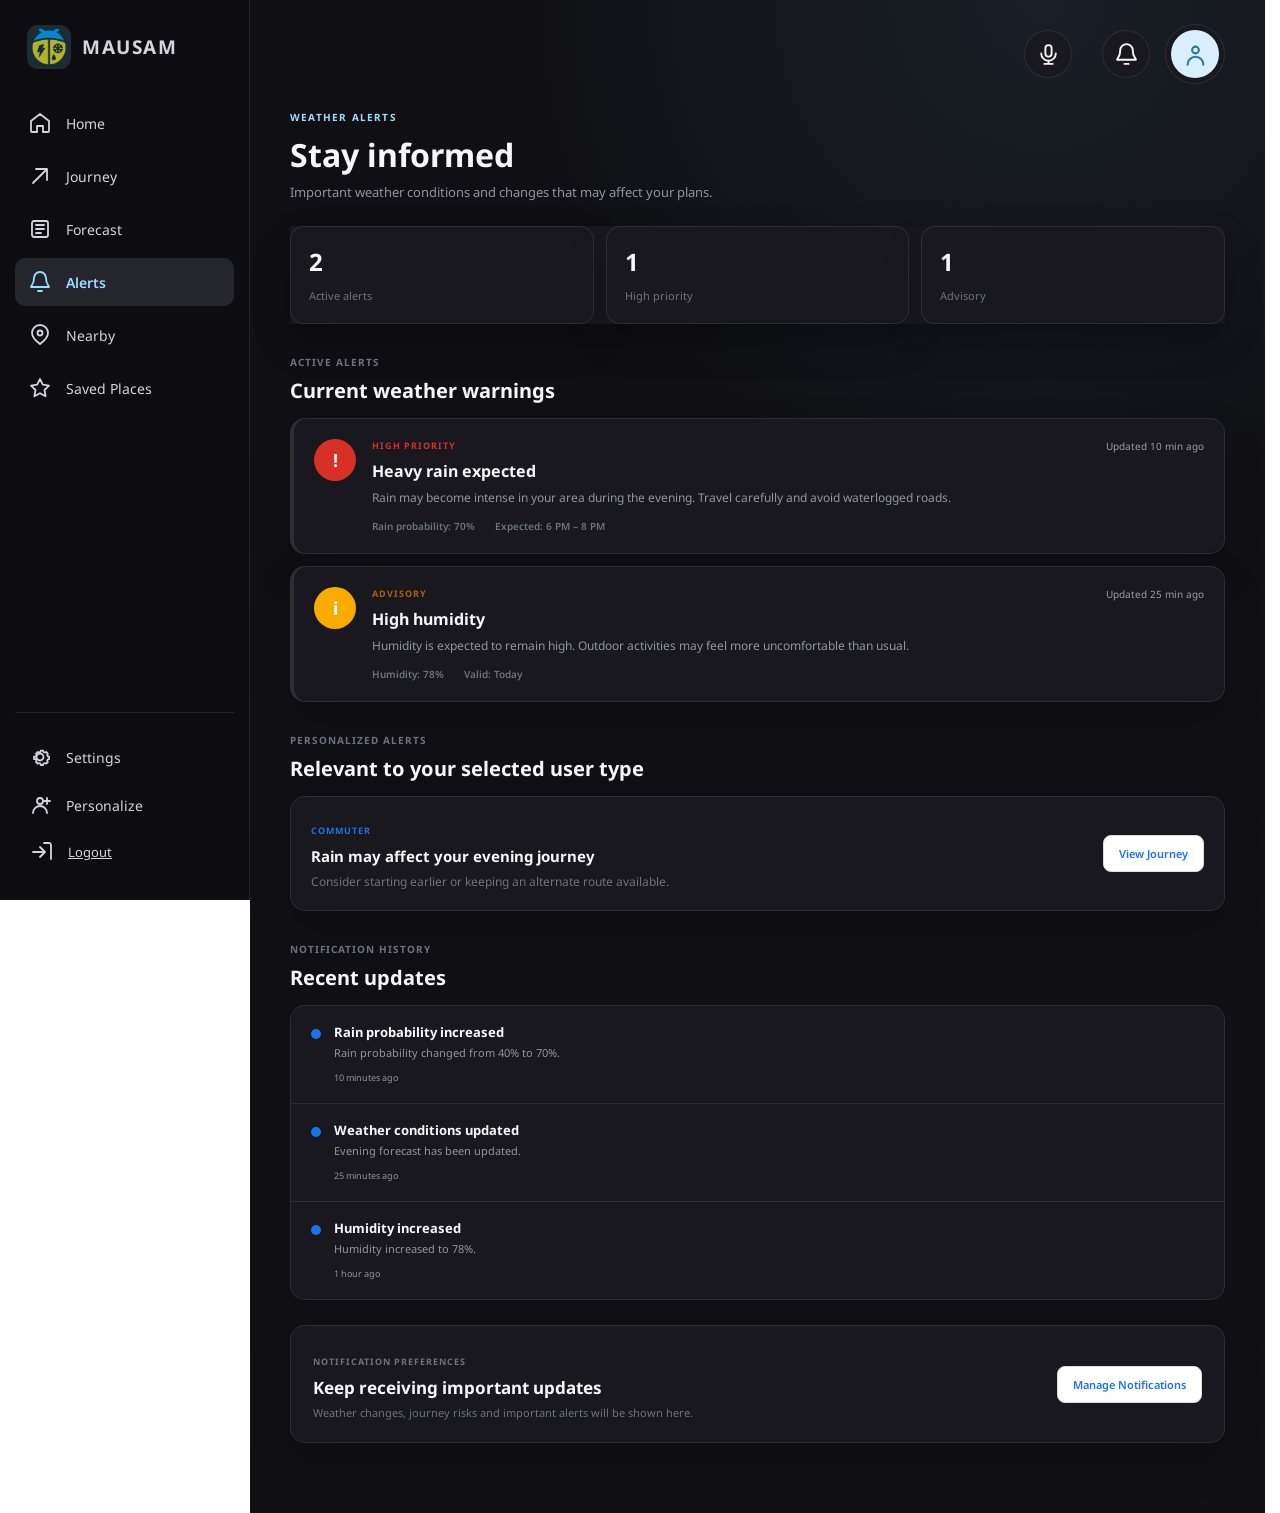
==== Mausam/alerts.html @ 1c109ffd "Initial commit" ====
<!DOCTYPE html>
<html lang="en">

<head>
    <meta charset="UTF-8">
    <meta name="viewport" content="width=device-width, initial-scale=1.0">

    <title>Alerts | Mausam</title>

    <link rel="stylesheet" href="style.css">
</head>

<body>

    <aside class="sidebar">
        <div class="brand"><div class="brand-logo"><img src="assets/mausam-logo.png" alt="MAUSAM"></div><span>MAUSAM</span></div>
        <nav class="navigation">
            <a href="dashboard.html" class="nav-item"><span class="nav-icon">⌂</span><span>Home</span></a>
            <a href="journey.html" class="nav-item"><span class="nav-icon">↗</span><span>Journey</span></a>
            <a href="forecast.html" class="nav-item"><span class="nav-icon">▤</span><span>Forecast</span></a>
            <a href="alerts.html" class="nav-item active"><span class="nav-icon">!</span><span>Alerts</span></a>
            <a href="nearby.html" class="nav-item"><span class="nav-icon">⌖</span><span>Nearby</span></a>
            <a href="saved.html" class="nav-item"><span class="nav-icon">☆</span><span>Saved Places</span></a>
        </nav>
        <div class="sidebar-bottom">
            <a href="settings.html" class="nav-item"><span class="nav-icon">⚙</span><span>Settings</span></a>
            <a href="personalize.html" class="nav-item"><span class="nav-icon">◉</span><span>Personalize</span></a>
            <a href="index.html" class="logout-button"><span class="nav-icon">↪</span><span>Logout</span></a>
        </div>
    </aside>

    <main class="alerts-page">

        <div class="alerts-container">

            <!-- HEADING -->

            <section class="alerts-heading">

                <span>WEATHER ALERTS</span>

                <h1>Stay informed</h1>

                <p>
                    Important weather conditions and changes
                    that may affect your plans.
                </p>

            </section>


            <!-- ALERT SUMMARY -->

            <section class="alert-summary">

                <div class="alert-summary-item">

                    <strong id="activeAlertCount">
                        2
                    </strong>

                    <span>
                        Active alerts
                    </span>

                </div>


                <div class="alert-summary-item">

                    <strong>
                        1
                    </strong>

                    <span>
                        High priority
                    </span>

                </div>


                <div class="alert-summary-item">

                    <strong>
                        1
                    </strong>

                    <span>
                        Advisory
                    </span>

                </div>

            </section>


            <!-- ACTIVE ALERTS -->

            <section class="alerts-section">

                <div class="section-heading">

                    <div>

                        <span>ACTIVE ALERTS</span>

                        <h2>Current weather warnings</h2>

                    </div>

                </div>


                <!-- HIGH PRIORITY ALERT -->

                <article class="alert-card high-alert">

                    <div class="alert-card-icon">
                        !
                    </div>


                    <div class="alert-card-content">

                        <div class="alert-card-top">

                            <span class="alert-priority">
                                HIGH PRIORITY
                            </span>

                            <span class="alert-time">
                                Updated 10 min ago
                            </span>

                        </div>


                        <h3>
                            Heavy rain expected
                        </h3>


                        <p>
                            Rain may become intense in your area
                            during the evening. Travel carefully
                            and avoid waterlogged roads.
                        </p>


                        <div class="alert-details">

                            <span>
                                Rain probability: 70%
                            </span>

                            <span>
                                Expected: 6 PM – 8 PM
                            </span>

                        </div>

                    </div>

                </article>


                <!-- ADVISORY ALERT -->

                <article class="alert-card advisory-alert">

                    <div class="alert-card-icon">
                        i
                    </div>


                    <div class="alert-card-content">

                        <div class="alert-card-top">

                            <span class="alert-priority">
                                ADVISORY
                            </span>

                            <span class="alert-time">
                                Updated 25 min ago
                            </span>

                        </div>


                        <h3>
                            High humidity
                        </h3>


                        <p>
                            Humidity is expected to remain high.
                            Outdoor activities may feel more
                            uncomfortable than usual.
                        </p>


                        <div class="alert-details">

                            <span>
                                Humidity: 78%
                            </span>

                            <span>
                                Valid: Today
                            </span>

                        </div>

                    </div>

                </article>

            </section>


            <!-- PERSONALIZED ALERTS -->

            <section class="alerts-section">

                <div class="section-heading">

                    <div>

                        <span>PERSONALIZED ALERTS</span>

                        <h2>Relevant to your selected user type</h2>

                    </div>

                </div>


                <div class="personalized-alert-card">

                    <div>

                        <span>
                            COMMUTER
                        </span>

                        <h3>
                            Rain may affect your evening journey
                        </h3>

                        <p>
                            Consider starting earlier or keeping
                            an alternate route available.
                        </p>

                    </div>


                    <button
                        type="button"
                        onclick="window.location.href='journey.html'"
                    >
                        View Journey
                    </button>

                </div>

            </section>


            <!-- NOTIFICATION HISTORY -->

            <section class="alerts-section">

                <div class="section-heading">

                    <div>

                        <span>NOTIFICATION HISTORY</span>

                        <h2>Recent updates</h2>

                    </div>

                </div>


                <div class="notification-history">

                    <div class="notification-history-item">

                        <div class="notification-status-dot"></div>

                        <div>

                            <strong>
                                Rain probability increased
                            </strong>

                            <p>
                                Rain probability changed from
                                40% to 70%.
                            </p>

                            <small>
                                10 minutes ago
                            </small>

                        </div>

                    </div>


                    <div class="notification-history-item">

                        <div class="notification-status-dot"></div>

                        <div>

                            <strong>
                                Weather conditions updated
                            </strong>

                            <p>
                                Evening forecast has been updated.
                            </p>

                            <small>
                                25 minutes ago
                            </small>

                        </div>

                    </div>


                    <div class="notification-history-item">

                        <div class="notification-status-dot"></div>

                        <div>

                            <strong>
                                Humidity increased
                            </strong>

                            <p>
                                Humidity increased to 78%.
                            </p>

                            <small>
                                1 hour ago
                            </small>

                        </div>

                    </div>

                </div>

            </section>


            <!-- ALERT SETTINGS -->

            <section class="alert-settings-card">

                <div>

                    <span>
                        NOTIFICATION PREFERENCES
                    </span>

                    <h2>
                        Keep receiving important updates
                    </h2>

                    <p>
                        Weather changes, journey risks and
                        important alerts will be shown here.
                    </p>

                </div>


                <button
                    type="button"
                    onclick="window.location.href='settings.html'"
                >
                    Manage Notifications
                </button>

            </section>

        </div>

    </main>


    <script src="language.js"></script>
    <script src="alerts.js"></script>

</body>

</html>
---- Mausam/style.css ----
@import url("https://fonts.googleapis.com/css2?family=Noto+Sans:wght@400;500;600;700&family=Noto+Sans+Devanagari:wght@400;500;600;700&family=Noto+Sans+Telugu:wght@400;500;600;700&display=swap");

* {
    margin: 0;
    padding: 0;
    box-sizing: border-box;
}

html {
    scrollbar-gutter: stable;
}

body {
    font-family: "Noto Sans", "Google Sans", Arial, sans-serif;
    min-height: 100vh;
    overflow-x: hidden;
    overflow-y: auto;
}

.splash-screen {
    min-height: 100vh;
    height: 100vh;

    display: flex;
    flex-direction: column;
    justify-content: center;
    align-items: center;

    overflow: hidden;

    background: linear-gradient(
        180deg,
        #dff4ff 0%,
        #ffffff 100%
    );

    animation: fadeIn 1s ease-in-out;
}

.mausam-logo {
    width: 100px;
    height: 100px;

    display: flex;
    align-items: center;
    justify-content: center;

    border-radius: 28px;

    background: white;

    font-size: 52px;
    font-weight: 700;

    box-shadow: 0 12px 35px rgba(0, 0, 0, 0.12);

    animation: logoFloat 2.5s ease-in-out infinite;
}

.mausam-logo img {
    width: 86px;
    height: 86px;
    object-fit: contain;
}

.splash-screen h1 {
    margin-top: 25px;

    font-size: 38px;
    font-weight: 700;
    letter-spacing: 3px;
}

.splash-screen p {
    margin-top: 10px;

    font-size: 16px;
    color: #5f6368;
}

.loading {
    display: flex;
    gap: 7px;

    margin-top: 35px;
}

.loading span {
    width: 7px;
    height: 7px;

    border-radius: 50%;

    background: #5f6368;

    animation: loading 1.2s infinite ease-in-out;
}

.loading span:nth-child(2) {
    animation-delay: 0.15s;
}

.loading span:nth-child(3) {
    animation-delay: 0.3s;
}

@keyframes logoFloat {
    0%, 100% {
        transform: translateY(0);
    }

    50% {
        transform: translateY(-8px);
    }
}

@keyframes loading {
    0%, 80%, 100% {
        transform: scale(0.6);
        opacity: 0.5;
    }

    40% {
        transform: scale(1);
        opacity: 1;
    }
}

@keyframes fadeIn {
    from {
        opacity: 0;
    }

    to {
        opacity: 1;
    }
}
/* =========================
   LOGIN PAGE
   ========================= */

.login-page {
    min-height: 100vh;

    display: flex;
    align-items: center;
    justify-content: center;

    background: linear-gradient(
        180deg,
        #dff4ff 0%,
        #ffffff 100%
    );

    padding: 30px;
}

.login-card {
    width: 100%;
    max-width: 430px;

    background: rgba(255, 255, 255, 0.95);

    padding: 42px;

    border-radius: 24px;

    box-shadow:
        0 20px 50px rgba(0, 0, 0, 0.10);

    animation: loginAppear 0.7s ease-out;
}

.login-logo {
    width: 58px;
    height: 58px;

    margin: 0 auto 22px;

    display: flex;
    align-items: center;
    justify-content: center;

    border-radius: 17px;

    background: #ffffff;

    font-size: 30px;
    font-weight: 700;

    box-shadow:
        0 8px 25px rgba(0, 0, 0, 0.10);
}

.login-logo img {
    width: 50px;
    height: 50px;
    object-fit: contain;
}

.login-card h1 {
    text-align: center;

    font-size: 28px;
    font-weight: 700;

    margin-bottom: 8px;
}

.login-subtitle {
    text-align: center;

    color: #5f6368;

    font-size: 14px;

    margin-bottom: 30px;
}

.input-group {
    margin-bottom: 18px;
}

.input-group label {
    display: block;

    font-size: 14px;
    font-weight: 600;

    margin-bottom: 7px;
}

.input-group input {
    width: 100%;

    padding: 13px 14px;

    border: 1px solid #dadce0;

    border-radius: 10px;

    font-size: 14px;

    outline: none;

    font-family: inherit;

    transition: border-color 0.2s, box-shadow 0.2s;
}

.input-group input:focus {
    border-color: #4285f4;

    box-shadow:
        0 0 0 3px rgba(66, 133, 244, 0.12);
}

.login-options {
    display: flex;

    justify-content: space-between;
    align-items: center;

    margin-bottom: 22px;

    font-size: 12px;
}

.remember-me {
    display: flex;

    align-items: center;

    gap: 6px;
}

.forgot-password {
    color: #4285f4;

    border: 0;
    background: transparent;
    font: inherit;
    font-size: 12px;

    cursor: pointer;
    text-decoration: none;
}

.login-button {
    width: 100%;

    padding: 14px;

    border: none;

    border-radius: 10px;

    background: #1a73e8;

    color: white;

    font-size: 15px;

    font-weight: 600;

    cursor: pointer;

    font-family: inherit;

    transition: transform 0.2s, box-shadow 0.2s;
}

.login-button:hover {
    transform: translateY(-1px);

    box-shadow:
        0 7px 18px rgba(26, 115, 232, 0.25);
}

.divider {
    display: flex;

    align-items: center;

    gap: 12px;

    margin: 25px 0;

    color: #80868b;

    font-size: 11px;
}

.divider::before,
.divider::after {
    content: "";

    flex: 1;

    height: 1px;

    background: #dadce0;
}

.google-button {
    width: 100%;

    padding: 13px;

    border: 1px solid #dadce0;

    border-radius: 10px;

    background: white;

    display: flex;

    align-items: center;
    justify-content: center;

    gap: 10px;

    font-size: 14px;

    font-weight: 600;

    cursor: pointer;

    font-family: inherit;
}

.google-button:hover {
    background: #f8f9fa;
}

.google-icon {
    font-size: 18px;

    font-weight: 700;
}

.language-selector {
    margin-top: 28px;

    padding-top: 20px;

    border-top: 1px solid #eeeeee;

    display: flex;

    align-items: center;
    justify-content: space-between;

    font-size: 13px;
}

.language-selector select {
    border: 1px solid #dadce0;

    border-radius: 8px;

    padding: 7px 10px;

    background: white;

    font-family: inherit;

    outline: none;
}

.login-page {
    position: relative;
}

.login-language-control {
    position: absolute;
    top: 24px;
    right: 28px;

    display: inline-flex;
    align-items: center;
    gap: 8px;

    padding: 7px 10px;

    border: 1px solid #dadce0;
    border-radius: 10px;

    background: #ffffff;
    color: #111111;
}

.language-icon {
    color: #0066cc;
    font-size: 15px;
    font-weight: 700;
}

.login-language-control select {
    border: 0;
    outline: none;
    background: transparent;
    color: inherit;
    font: inherit;
    font-size: 12px;
    cursor: pointer;
}

@keyframes loginAppear {
    from {
        opacity: 0;
        transform: translateY(15px);
    }

    to {
        opacity: 1;
        transform: translateY(0);
    }
}

@media (max-width: 500px) {

    .login-page {
        padding: 18px;
    }

    .login-card {
        padding: 30px 24px;
    }

    .login-card h1 {
        font-size: 24px;
    }
}
/* =========================
   DASHBOARD
   ========================= */

.dashboard {
    min-height: 100vh;
    display: flex;
    background: #f7f9fc;
    font-family: inherit;
}

/* SIDEBAR */

.sidebar {
    width: 240px;
    min-height: 100vh;

    background: #ffffff;

    border-right: 1px solid #e5e7eb;

    display: flex;
    flex-direction: column;

    padding: 25px 15px;
}

.brand {
    display: flex;
    align-items: center;

    gap: 11px;

    padding: 0 12px 30px;

    font-size: 19px;
    font-weight: 700;

    letter-spacing: 1.5px;
}

.brand-logo {
    width: 44px;
    height: 44px;

    border-radius: 11px;

    display: flex;
    align-items: center;
    justify-content: center;

    background: #eef5ff;

    font-size: 23px;
    font-weight: 700;
}

.brand-logo img {
    width: 100%;
    height: 100%;
    object-fit: contain;
}

.navigation {
    display: flex;
    flex-direction: column;

    gap: 5px;
}

.nav-item {
    display: flex;
    align-items: center;

    gap: 13px;

    padding: 12px 13px;

    border-radius: 10px;

    color: #5f6368;

    text-decoration: none;

    font-size: 14px;

    transition: 0.2s ease;
}

.nav-item:hover {
    background: #f1f5f9;
}

.nav-item.active {
    background: #e8f0fe;
    color: #1a73e8;

    font-weight: 600;
}

.nav-icon {
    width: 20px;

    text-align: center;

    font-size: 17px;
}

.ui-icon {
    width: 19px;
    height: 19px;
    display: block;
    fill: none;
    stroke: currentColor;
    stroke-linecap: round;
    stroke-linejoin: round;
    stroke-width: 1.8;
}

.sidebar-bottom {
    margin-top: auto;

    border-top: 1px solid #eeeeee;

    padding-top: 15px;
}


/* MAIN CONTENT */

.main-content {
    flex: 1;

    padding: 30px 42px;

    max-width: 1400px;
}


/* TOP BAR */

.topbar {
    display: flex;

    justify-content: space-between;
    align-items: center;

    margin-bottom: 28px;
}

.welcome-text {
    color: #6b7280;

    font-size: 13px;

    margin-bottom: 4px;
}

.topbar h2 {
    font-size: 25px;
}

.topbar-actions {
    display: flex;

    align-items: center;

    gap: 15px;
}

.notification-button,
.profile-button {
    border: 1px solid #e1e5eb;

    background: #ffffff;

    cursor: pointer;
}

.notification-button {
    width: 42px;
    height: 42px;

    border-radius: 50%;

    display: inline-flex;
    align-items: center;
    justify-content: center;
}

.profile-button {
    width: 54px;
    height: 54px;

    border-radius: 50%;

    display: flex;
    align-items: center;
    justify-content: center;
}

.profile-button span {
    width: 42px;
    height: 42px;

    border-radius: 50%;

    background: #e8f0fe;

    display: flex;
    align-items: center;
    justify-content: center;

    color: #1a73e8;

    font-weight: 600;
}

.profile-button span .ui-icon {
    width: 22px;
    height: 22px;
}

.notification-button {
    position: relative;
}

.notification-badge {
    position: absolute;
    top: 7px;
    right: 7px;
    width: 7px;
    height: 7px;
    border: 2px solid #ffffff;
    border-radius: 50%;
    background: #d93025;
}

.shared-topbar {
    margin-bottom: 24px;
}

.shared-topbar-title {
    display: none;
}

.shared-topbar .topbar-actions {
    width: 100%;
    justify-content: flex-end;
}


/* LOCATION */

.location-section {
    margin-bottom: 20px;
}

.location-label,
.weather-status,
.risk-card span,
.personalized-section .section-heading > div > span {
    font-size: 11px;

    font-weight: 700;

    letter-spacing: 1px;

    color: #6b7280;
}

.location-section h3 {
    font-size: 22px;

    margin: 4px 0;
}

.location-section p {
    color: #6b7280;

    font-size: 13px;
}


/* WEATHER CARD */

.weather-main-card {
    min-height: 260px;

    border-radius: 24px;

    padding: 35px 40px;

    background: linear-gradient(
        135deg,
        #dff4ff,
        #eef7ff
    );

    display: flex;

    justify-content: space-between;

    align-items: center;

    overflow: hidden;
}

.weather-information h1 {
    font-size: 72px;

    line-height: 1;

    margin: 14px 0;
}

.weather-information h3 {
    font-size: 22px;

    margin-bottom: 7px;
}

.weather-information p {
    color: #5f6368;

    font-size: 14px;
}


/* SIMPLE WEATHER VISUAL */

.weather-animation {
    width: 220px;
    height: 180px;

    position: relative;
}

.sun {
    width: 90px;
    height: 90px;

    border-radius: 50%;

    background: #fbbc04;

    position: absolute;

    top: 15px;
    right: 35px;
}

.cloud {
    width: 130px;
    height: 55px;

    border-radius: 50px;

    background: #ffffff;

    position: absolute;

    bottom: 35px;
    left: 25px;

    box-shadow:
        30px -20px 0 -5px #ffffff,
        65px -10px 0 -12px #ffffff;
}


/* RISK */

.risk-card {
    display: flex;

    align-items: center;

    gap: 15px;

    margin-top: 18px;

    padding: 18px 20px;

    background: #ffffff;

    border-radius: 15px;

    border-left: 5px solid #1e8e3e;
}

.risk-indicator {
    width: 36px;
    height: 36px;

    border-radius: 50%;

    display: flex;
    align-items: center;
    justify-content: center;

    background: #e6f4ea;

    color: #1e8e3e;

    font-weight: 700;
}

.risk-card h3 {
    margin: 3px 0;

    font-size: 15px;
}

.risk-card p {
    color: #6b7280;

    font-size: 12px;
}


/* PERSONALIZED SECTION */

.personalized-section {
    margin-top: 32px;
}

.section-heading {
    display: flex;

    align-items: end;

    justify-content: space-between;

    margin-bottom: 15px;
}

.section-heading h2 {
    margin-top: 5px;

    font-size: 20px;
}

.change-persona {
    padding: 9px 14px;

    border: 1px solid #dadce0;

    border-radius: 9px;

    background: #ffffff;

    cursor: pointer;

    font-family: inherit;

    font-size: 12px;
}

.information-grid {
    display: grid;

    grid-template-columns: repeat(4, 1fr);

    gap: 15px;
}

.info-card {
    background: #ffffff;

    padding: 20px;

    border-radius: 15px;

    border: 1px solid #edf0f3;
}

.info-label {
    display: block;

    color: #6b7280;

    font-size: 10px;

    font-weight: 700;

    letter-spacing: 0.8px;

    margin-bottom: 12px;
}

.info-card strong {
    display: block;

    font-size: 25px;

    margin-bottom: 6px;
}

.info-card p {
    color: #6b7280;

    font-size: 12px;
}


/* RESPONSIVE */

@media (max-width: 900px) {

    .sidebar {
        width: 190px;
    }

    .main-content {
        padding: 25px;
    }

    .information-grid {
        grid-template-columns: repeat(2, 1fr);
    }
}

@media (max-width: 650px) {

    .sidebar {
        display: none;
    }

    .main-content {
        padding: 20px;
    }

    .weather-main-card {
        padding: 25px;
    }

    .weather-animation {
        display: none;
    }

    .information-grid {
        grid-template-columns: 1fr 1fr;
    }
}

/* THEME MODES */

html[data-theme="light"] body {
    background: #f4f7fb;
    color: #111111;
}

html[data-theme="light"] .sidebar {
    background: #ffffff;
    border-right-color: #d9e1ea;
}

html[data-theme="light"] .sidebar .brand,
html[data-theme="light"] .sidebar .nav-item,
html[data-theme="light"] .sidebar .logout-button {
    color: #111111;
}

html[data-theme="light"] .sidebar .nav-item:hover {
    background: #eef5fb;
}

html[data-theme="light"] .sidebar .nav-item.active {
    background: #dff2ff;
    color: #0066cc;
}

html[data-theme="light"] .sidebar .sidebar-bottom {
    border-top-color: #d9e1ea;
}

html[data-theme="light"] .sidebar .brand-logo {
    background: #eaf6ff;
}

html[data-theme="light"] .shared-topbar .notification-button,
html[data-theme="light"] .shared-topbar .profile-button,
html[data-theme="light"] .shared-topbar .voice-assistant-button {
    border-color: #d9e1ea;
    background: #ffffff;
    color: #111111;
}

html[data-theme="light"] .shared-topbar .profile-button span {
    background: #dff2ff;
    color: #0066cc;
}

html[data-theme="light"] .forecast-page,
html[data-theme="light"] .alerts-page,
html[data-theme="light"] .nearby-page,
html[data-theme="light"] .journey-page,
html[data-theme="light"] .saved-page,
html[data-theme="light"] .personalize-page,
html[data-theme="light"] .profile-page,
html[data-theme="light"] .settings-page {
    background: #f4f7fb;
    color: #111111;
}

html[data-theme="light"] .forecast-heading h1,
html[data-theme="light"] .alerts-heading h1,
html[data-theme="light"] .nearby-heading h1,
html[data-theme="light"] .journey-heading h1,
html[data-theme="light"] .saved-heading h1,
html[data-theme="light"] .personalize-title h1,
html[data-theme="light"] .profile-page-heading h1,
html[data-theme="light"] .section-heading h2 {
    color: #111111;
}

html[data-theme="light"] .forecast-heading p,
html[data-theme="light"] .alerts-heading p,
html[data-theme="light"] .nearby-heading p,
html[data-theme="light"] .journey-heading p,
html[data-theme="light"] .saved-heading p,
html[data-theme="light"] .personalize-title p,
html[data-theme="light"] .profile-page-heading p,
html[data-theme="light"] .section-heading p,
html[data-theme="light"] .forecast-location-card p,
html[data-theme="light"] .nearby-location-card p,
html[data-theme="light"] .journey-summary-card p,
html[data-theme="light"] .eta-card p,
html[data-theme="light"] .saved-place-card p,
html[data-theme="light"] .profile-edit-card p,
html[data-theme="light"] .settings-card p,
html[data-theme="light"] .forecast-current-card p,
html[data-theme="light"] .forecast-section p,
html[data-theme="light"] .alert-card p,
html[data-theme="light"] .nearby-place-card p,
html[data-theme="light"] .journey-info-card p,
html[data-theme="light"] .route-weather-card p,
html[data-theme="light"] .saved-information-card p,
html[data-theme="light"] .persona-card p {
    color: #555555;
}

html[data-theme="light"] .forecast-location-card,
html[data-theme="light"] .forecast-current-card,
html[data-theme="light"] .forecast-section,
html[data-theme="light"] .forecast-insight-card,
html[data-theme="light"] .alert-summary,
html[data-theme="light"] .alert-summary-item,
html[data-theme="light"] .alert-card,
html[data-theme="light"] .personalized-alert-card,
html[data-theme="light"] .alert-settings-card,
html[data-theme="light"] .nearby-location-card,
html[data-theme="light"] .nearby-filter-card,
html[data-theme="light"] .nearby-map-card,
html[data-theme="light"] .nearby-place-card,
html[data-theme="light"] .nearby-safety-card,
html[data-theme="light"] .journey-card,
html[data-theme="light"] .journey-summary-card,
html[data-theme="light"] .map-card,
html[data-theme="light"] .journey-info-card,
html[data-theme="light"] .eta-card,
html[data-theme="light"] .route-weather-card,
html[data-theme="light"] .nearby-stop-section,
html[data-theme="light"] .saved-section,
html[data-theme="light"] .add-place-card,
html[data-theme="light"] .saved-place-card,
html[data-theme="light"] .saved-information-card,
html[data-theme="light"] .persona-card,
html[data-theme="light"] .profile-edit-card,
html[data-theme="light"] .settings-card,
html[data-theme="light"] .notification-history,
html[data-theme="light"] .location-confirmation {
    border-color: #d9e1ea;
    background: #ffffff;
    color: #111111;
    box-shadow: 0 12px 30px rgba(16, 32, 48, 0.08);
}

html[data-theme="light"] .forecast-current-card input,
html[data-theme="light"] .journey-card input,
html[data-theme="light"] .nearby-location-card input,
html[data-theme="light"] .add-place-card input,
html[data-theme="light"] .profile-edit-card input,
html[data-theme="light"] .settings-card input,
html[data-theme="light"] .nearby-filter,
html[data-theme="light"] .transport-option,
html[data-theme="light"] .change-persona,
html[data-theme="light"] .nearby-location-card button,
html[data-theme="light"] .add-place-card button,
html[data-theme="light"] .save-profile-button,
html[data-theme="light"] .password-toggle {
    border-color: #cbd5df;
    background: #ffffff;
    color: #111111;
}

html[data-theme="light"] .nearby-filter.active,
html[data-theme="light"] .transport-option.active {
    border-color: #0066cc;
    background: #dff2ff;
    color: #0066cc;
}

html[data-theme="light"] .hour-card,
html[data-theme="light"] .day-card,
html[data-theme="light"] .weather-factor-card,
html[data-theme="light"] .stop-card,
html[data-theme="light"] .info-card {
    border-color: #d9e1ea;
    background: #f7fbff;
    color: #111111;
}

html[data-theme="light"] .hour-card p,
html[data-theme="light"] .hour-card small,
html[data-theme="light"] .day-card p,
html[data-theme="light"] .day-card small,
html[data-theme="light"] .weather-factor-card p,
html[data-theme="light"] .stop-card p,
html[data-theme="light"] .info-card p,
html[data-theme="light"] .notification-history-item p,
html[data-theme="light"] .notification-history-item small {
    color: #555555;
}

html[data-theme="light"] .notification-history-item {
    border-bottom-color: #d9e1ea;
}

html[data-theme="light"] .notification-history-item strong {
    color: #111111;
}

html[data-theme="light"] .nearby-map-placeholder,
html[data-theme="light"] .map-placeholder {
    background-color: #e9f1f7;
}

html[data-theme="light"] .dashboard {
    background: #f4f7fb;
    color: #111111;
}

html[data-theme="light"] .dashboard .sidebar {
    background: #ffffff;
    border-right-color: #d9e1ea;
}

html[data-theme="light"] .dashboard .main-content {
    background: #f4f7fb;
}

html[data-theme="light"] .dashboard .brand,
html[data-theme="light"] .dashboard .nav-item,
html[data-theme="light"] .dashboard .logout-button {
    color: #111111;
}

html[data-theme="light"] .dashboard .nav-item.active {
    background: #dff2ff;
    color: #0066cc;
}

html[data-theme="light"] .dashboard .notification-button,
html[data-theme="light"] .dashboard .profile-button,
html[data-theme="light"] .dashboard .voice-assistant-button,
html[data-theme="light"] .dashboard .forecast-day,
html[data-theme="light"] .dashboard .rain-chart-card,
html[data-theme="light"] .dashboard .dashboard-map-panel,
html[data-theme="light"] .dashboard .city-watch-panel,
html[data-theme="light"] .dashboard .city-watch-card,
html[data-theme="light"] .dashboard .dashboard .info-card {
    border-color: #d9e1ea;
    background: #ffffff;
    color: #111111;
}

html[data-theme="light"] .dashboard .weather-main-card {
    background: linear-gradient(118deg, #dff2ff 0%, #f7fbff 100%);
    border-color: #c4d9e7;
}

html[data-theme="light"] .dashboard .weather-information h1,
html[data-theme="light"] .dashboard .weather-information h3,
html[data-theme="light"] .dashboard .topbar h2,
html[data-theme="light"] .dashboard .location-section h3,
html[data-theme="light"] .dashboard .dashboard-section-head h2,
html[data-theme="light"] .dashboard .info-card strong,
html[data-theme="light"] .dashboard .city-watch-card b {
    color: #111111;
}

html[data-theme="light"] .dashboard .welcome-text,
html[data-theme="light"] .dashboard .location-section p,
html[data-theme="light"] .dashboard .weather-information p,
html[data-theme="light"] .dashboard .risk-card p,
html[data-theme="light"] .dashboard .info-card p,
html[data-theme="light"] .dashboard .city-watch-card small,
html[data-theme="light"] .dashboard .city-watch-card span {
    color: #555555;
}

html[data-theme="light"] .dashboard .risk-card {
    border-color: #d9e1ea;
    background: #ffffff;
}

html[data-theme="dark"] .splash-screen,
html[data-theme="dark"] .login-page {
    background: #101014;
    color: #f7f7f8;
}

html[data-theme="dark"] .splash-screen p,
html[data-theme="dark"] .login-subtitle,
html[data-theme="dark"] .login-card label,
html[data-theme="dark"] .login-options,
html[data-theme="dark"] .login-footer {
    color: #92939d;
}

html[data-theme="dark"] .login-card,
html[data-theme="dark"] .login-logo {
    border-color: rgba(255, 255, 255, 0.09);
    background: #18181e;
    color: #f7f7f8;
}

html[data-theme="dark"] .login-card input {
    border-color: rgba(255, 255, 255, 0.09);
    background: #202026;
    color: #f7f7f8;
}

html[data-theme="dark"] .login-language-control {
    border-color: rgba(255, 255, 255, 0.09);
    background: #18181e;
    color: #f7f7f8;
}

html[data-theme="dark"] .login-language-control select {
    color: #f7f7f8;
}

html[data-theme="light"] .login-language-control {
    border-color: #d9e1ea;
    background: #ffffff;
    color: #111111;
}

html[data-theme="dark"] .splash-screen h1,
html[data-theme="dark"] .login-card h1 {
    color: #f7f7f8;
}

html[data-theme="light"] .splash-screen,
html[data-theme="light"] .login-page {
    background: #f4f7fb;
    color: #111111;
}
/* =========================
   PERSONALIZE PAGE
   ========================= */

.personalize-page {
    min-height: 100vh;

    background: #f7f9fc;

    padding: 40px;
}

.personalize-container {
    max-width: 1150px;

    margin: auto;
}

.personalize-header {
    margin-bottom: 35px;
}

.back-button {
    border: 1px solid #dadce0;

    background: #ffffff;

    border-radius: 9px;

    padding: 9px 14px;

    cursor: pointer;

    font-family: inherit;

    margin-bottom: 25px;
}

.personalize-title span {
    font-size: 12px;

    font-weight: 700;

    letter-spacing: 2px;

    color: #1a73e8;
}

.personalize-title h1 {
    font-size: 34px;

    margin: 8px 0;
}

.personalize-title p {
    color: #6b7280;

    font-size: 15px;

    max-width: 650px;

    line-height: 1.6;
}

.persona-grid {
    display: grid;

    grid-template-columns: repeat(2, 1fr);

    gap: 18px;
}

.persona-card {
    text-align: left;

    background: #ffffff;

    border: 1px solid #e5e7eb;

    border-radius: 18px;

    padding: 25px;

    cursor: pointer;

    font-family: inherit;

    transition:
        transform 0.2s ease,
        box-shadow 0.2s ease,
        border-color 0.2s ease;
}

.persona-card:hover {
    transform: translateY(-3px);

    border-color: #1a73e8;

    box-shadow:
        0 12px 30px rgba(0, 0, 0, 0.08);
}

.persona-icon {
    width: 45px;
    height: 45px;

    display: flex;

    align-items: center;
    justify-content: center;

    border-radius: 12px;

    background: #eef5ff;

    color: #1a73e8;

    font-size: 21px;

    font-weight: 700;

    margin-bottom: 18px;
}

.persona-image-icon img {
    width: 38px;
    height: 38px;

    object-fit: contain;

    mix-blend-mode: multiply;
}

.persona-card h2 {
    font-size: 18px;

    color: #202124;

    margin-bottom: 8px;
}

.persona-card p {
    color: #6b7280;

    font-size: 13px;

    line-height: 1.6;
}

@media (max-width: 700px) {

    .personalize-page {
        padding: 25px 18px;
    }

    .personalize-title h1 {
        font-size: 27px;
    }

    .persona-grid {
        grid-template-columns: 1fr;
    }
}
/* =========================
   RISK STATES
   ========================= */

.risk-card.good {
    border-left-color: #1e8e3e;
}

.risk-card.good .risk-indicator {
    background: #e6f4ea;
    color: #1e8e3e;
}

.risk-card.risk {
    border-left-color: #d93025;
}

.risk-card.risk .risk-indicator {
    background: #fce8e6;
    color: #d93025;
}

.section-heading p {
    color: #6b7280;
    font-size: 13px;
    margin-top: 5px;
}
/* =========================
   PROFILE MENU
   ========================= */

.profile-menu-container {
    position: relative;
}

.profile-dropdown {
    position: absolute;

    top: 54px;
    right: 0;

    width: 280px;

    background: #ffffff;

    border: 1px solid #e5e7eb;

    border-radius: 16px;

    padding: 12px;

    box-shadow:
        0 12px 35px rgba(0, 0, 0, 0.12);

    display: none;

    z-index: 1000;
}

.profile-dropdown.show {
    display: block;

    animation: profileMenuAppear 0.2s ease-out;
}

.profile-header {
    display: flex;

    align-items: center;

    gap: 12px;

    padding: 12px;
}

.profile-avatar {
    width: 45px;
    height: 45px;

    border-radius: 50%;

    display: flex;
    align-items: center;
    justify-content: center;

    background: #e8f0fe;

    color: #1a73e8;

    font-weight: 600;
}

.profile-header strong {
    display: block;

    font-size: 14px;
}

.profile-header p {
    margin-top: 3px;

    color: #6b7280;

    font-size: 12px;
}

.profile-divider {
    height: 1px;

    background: #eeeeee;

    margin: 7px 0;
}

.profile-option {
    width: 100%;

    border: none;

    background: transparent;

    text-align: left;

    padding: 11px 12px;

    border-radius: 9px;

    cursor: pointer;

    font-family: inherit;

    font-size: 13px;

    color: #202124;
}

.profile-option:hover {
    background: #f1f5f9;
}

.profile-option.sign-out {
    color: #d93025;
}

@keyframes profileMenuAppear {

    from {
        opacity: 0;
        transform: translateY(-5px);
    }

    to {
        opacity: 1;
        transform: translateY(0);
    }

}
/* =========================
   EDIT PROFILE PAGE
   ========================= */

.profile-page {
    min-height: 100vh;
    background: #f7f9fc;
    padding: 40px;
    box-sizing: border-box;
}

.profile-page-container {
    max-width: 700px;
    margin: 0 auto;
}


/* BACK BUTTON */

.back-button {
    border: none;
    background: transparent;
    padding: 8px 0;

    font-family: inherit;
    font-size: 13px;
    font-weight: 600;

    color: #1a73e8;

    cursor: pointer;
}

.back-button:hover {
    text-decoration: underline;
}


/* PROFILE CARD */

.profile-edit-card {
    margin-top: 20px;

    background: #ffffff;

    border: 1px solid #e5e7eb;
    border-radius: 20px;

    padding: 35px;

    box-shadow:
        0 10px 30px rgba(0, 0, 0, 0.06);
}


/* HEADING */

.profile-page-heading span {
    color: #1a73e8;

    font-size: 11px;
    font-weight: 700;

    letter-spacing: 1.5px;
}

.profile-page-heading h1 {
    margin: 7px 0;

    font-size: 30px;
}

.profile-page-heading p {
    margin: 0 0 30px;

    color: #6b7280;

    font-size: 13px;
}


/* PHOTO SECTION */

.profile-photo-section {
    display: flex;
    align-items: center;

    gap: 20px;

    padding-bottom: 28px;
    margin-bottom: 28px;

    border-bottom: 1px solid #eeeeee;
}


/* LARGE AVATAR */

.large-profile-avatar {
    width: 85px;
    height: 85px;

    flex-shrink: 0;

    border-radius: 50%;

    background: #e8f0fe;

    color: #1a73e8;

    display: flex;
    align-items: center;
    justify-content: center;

    font-size: 30px;
    font-weight: 600;

    background-repeat: no-repeat;

    overflow: hidden;
}


/* PHOTO TEXT */

.photo-actions h3 {
    margin: 0 0 5px;

    font-size: 15px;
}

.photo-actions p {
    margin: 0 0 12px;

    color: #6b7280;

    font-size: 12px;
}


/* UPLOAD BUTTON */

.upload-photo-button {
    display: inline-block;

    padding: 8px 13px;

    border: 1px solid #dadce0;

    border-radius: 8px;

    background: #ffffff;

    color: #202124;

    font-size: 12px;
    font-weight: 600;

    cursor: pointer;
}

.upload-photo-button:hover {
    background: #f8f9fa;
}


/* FORM */

.profile-input-group {
    margin-bottom: 20px;
}

.profile-input-group label {
    display: block;

    margin-bottom: 7px;

    font-size: 13px;
    font-weight: 600;
}

.profile-input-group input {
    width: 100%;

    box-sizing: border-box;

    padding: 13px 14px;

    border: 1px solid #dadce0;
    border-radius: 9px;

    font-family: inherit;
    font-size: 14px;

    outline: none;
}

.profile-input-group input:focus {
    border-color: #1a73e8;

    box-shadow:
        0 0 0 3px rgba(26, 115, 232, 0.10);
}


/* SAVE BUTTON */

.save-profile-button {
    width: 100%;

    margin-top: 5px;

    padding: 13px;

    border: none;
    border-radius: 9px;

    background: #1a73e8;

    color: #ffffff;

    font-family: inherit;

    font-size: 14px;
    font-weight: 600;

    cursor: pointer;
}

.save-profile-button:hover {
    background: #1769d1;
}
/* =========================
   CHANGE PASSWORD
   ========================= */

.password-input-wrapper {
    position: relative;

    display: flex;
    align-items: center;
}

.password-input-wrapper input {
    padding-right: 70px;
}

.change-password-page {
    display: flex;
    align-items: flex-start;
    justify-content: center;
    padding: 56px 40px;
}

.change-password-page .profile-page-container {
    width: 100%;
    max-width: 560px;
}

.change-password-card {
    margin-top: 0;
    padding: 38px;
}

.password-security-note {
    display: flex;
    flex-direction: column;
    gap: 4px;

    margin: 0 0 26px;
    padding: 14px 16px;

    border: 1px solid #dbeafe;
    border-radius: 10px;

    background: #eff6ff;
    color: #1e3a8a;
    font-size: 12px;
    line-height: 1.45;
}

.password-security-note strong {
    font-size: 13px;
}

.password-error {
    min-height: 17px;
    margin: 7px 0 0;

    color: #b3261e;
    font-size: 12px;
}

.password-toggle:focus-visible,
.save-profile-button:focus-visible,
.edit-location-button:focus-visible,
.confirm-location-button:focus-visible {
    outline: 3px solid rgba(26, 115, 232, 0.25);
    outline-offset: 2px;
}

.password-toggle {
    position: absolute;

    right: 10px;

    border: none;
    background: transparent;

    color: #1a73e8;

    font-family: inherit;
    font-size: 12px;
    font-weight: 600;

    cursor: pointer;
}

.password-hint {
    margin: 7px 0 0;

    color: #6b7280;

    font-size: 11px;
}

.password-error {
    min-height: 16px;

    margin: 7px 0 0;

    color: #d93025;

    font-size: 11px;
}
/* =========================
   SETTINGS PAGE
   ========================= */

.settings-page {
    min-height: 100vh;

    background: #f7f9fc;

    padding: 40px;
}

.settings-container {
    max-width: 750px;

    margin: 0 auto;
}

.settings-card {
    margin-top: 20px;

    background: #ffffff;

    border: 1px solid #e5e7eb;

    border-radius: 20px;

    padding: 35px;

    box-shadow:
        0 10px 30px rgba(0, 0, 0, 0.06);
}

.settings-row {
    display: flex;

    align-items: center;
    justify-content: space-between;

    gap: 25px;

    padding: 18px 0;
}

.settings-row h3 {
    margin-bottom: 5px;

    font-size: 15px;
}

.settings-row p {
    margin: 0;

    color: #6b7280;

    font-size: 12px;
}

.settings-row select {
    min-width: 170px;

    padding: 10px 12px;

    border: 1px solid #dadce0;

    border-radius: 9px;

    background: #ffffff;

    font-family: inherit;

    cursor: pointer;

    outline: none;
}

.settings-row select:focus {
    border-color: #1a73e8;
}

.settings-divider {
    height: 1px;

    background: #eeeeee;
}
.settings-section {
    display: grid;
    grid-template-columns: minmax(0, 0.9fr) minmax(260px, 1.1fr);
    align-items: start;
    gap: 32px;
    padding: 24px 0;
}
.settings-section h3 {
    margin-bottom: 6px;
    font-size: 15px;
}
.settings-section > div:first-child p {
    margin: 0;
    color: #6b7280;
    font-size: 12px;
    line-height: 1.5;
}
.password-fields {
    display: grid;
    gap: 8px;
}
.password-fields label {
    margin-top: 2px;
    color: #202124;
    font-size: 12px;
    font-weight: 600;
}
.password-fields input {
    width: 100%;
    min-width: 0;
    padding: 12px 13px;
    border: 1px solid #dadce0;
    border-radius: 9px;
    background: #ffffff;
    color: #202124;
    font: inherit;
    font-size: 13px;
    outline: none;
}
.password-fields input:focus {
    border-color: #1a73e8;
    box-shadow: 0 0 0 3px rgba(26, 115, 232, 0.12);
}
.password-message {
    min-height: 18px;
    margin: 2px 0 0;
    color: #1e8e3e;
    font-size: 11px;
}
html[data-theme="dark"] .settings-section > div:first-child p,
html[data-theme="dark"] .password-fields label {
    color: #92939d;
}
html[data-theme="dark"] .password-fields input {
    border-color: rgba(255, 255, 255, 0.09);
    background: #202026;
    color: #f7f7f8;
}
html[data-theme="dark"] .password-fields input::placeholder {
    color: #92939d;
}
html[data-theme="light"] .settings-section > div:first-child p,
html[data-theme="light"] .password-fields label {
    color: #555555;
}
html[data-theme="light"] .password-fields input {
    border-color: #cbd5df;
    background: #ffffff;
    color: #111111;
}
@media (max-width: 700px) {
    .settings-section {
        grid-template-columns: 1fr;
        gap: 16px;
    }
}


/* TOGGLE */

.switch {
    position: relative;

    display: inline-block;

    width: 46px;
    height: 24px;

    flex-shrink: 0;
}

.switch input {
    opacity: 0;

    width: 0;
    height: 0;
}

.slider {
    position: absolute;

    cursor: pointer;

    inset: 0;

    background: #dadce0;

    border-radius: 30px;

    transition: 0.2s;
}

.slider::before {
    content: "";

    position: absolute;

    width: 18px;
    height: 18px;

    left: 3px;
    top: 3px;

    background: white;

    border-radius: 50%;

    transition: 0.2s;
}

.switch input:checked + .slider {
    background: #1a73e8;
}

.switch input:checked + .slider::before {
    transform: translateX(22px);
}
/* =========================
   JOURNEY PAGE
   ========================= */

.journey-page {
    min-height: 100vh;

    background: #f7f9fc;

    padding: 40px;

    box-sizing: border-box;
}

.journey-container {
    max-width: 1100px;

    margin: 0 auto;
}


/* HEADING */

.journey-heading {
    margin-top: 20px;

    margin-bottom: 25px;
}

.journey-heading span {
    color: #1a73e8;

    font-size: 11px;

    font-weight: 700;

    letter-spacing: 1.5px;
}

.journey-heading h1 {
    margin: 7px 0;

    font-size: 32px;
}

.journey-heading p {
    margin: 0;

    color: #6b7280;

    font-size: 13px;
}


/* ROUTE CARD */

.journey-card {
    background: #ffffff;

    border: 1px solid #e5e7eb;

    border-radius: 18px;

    padding: 25px;

    box-shadow:
        0 8px 25px rgba(0, 0, 0, 0.05);
}

.journey-input-row {
    display: grid;

    grid-template-columns: 1fr auto 1fr;

    align-items: end;

    gap: 15px;
}

.journey-input-group label {
    display: block;

    font-size: 12px;

    font-weight: 600;
}

.journey-field-heading {
    display: flex;

    align-items: center;
    justify-content: space-between;

    gap: 10px;

    margin-bottom: 7px;
}

.maps-search-link,
.google-maps-route-link {
    color: #1a73e8;

    font-size: 11px;
    font-weight: 600;

    text-decoration: none;
}

.maps-search-link:hover,
.google-maps-route-link:hover {
    text-decoration: underline;
}

.journey-input-group input {
    width: 100%;

    box-sizing: border-box;

    padding: 13px 14px;

    border: 1px solid #dadce0;

    border-radius: 9px;

    font-family: inherit;

    font-size: 14px;

    outline: none;
}

.journey-input-group input:focus {
    border-color: #1a73e8;

    box-shadow:
        0 0 0 3px rgba(26, 115, 232, 0.1);
}

.route-arrow {
    padding-bottom: 11px;

    font-size: 20px;

    color: #6b7280;
}


/* TRANSPORT */

.transport-section {
    margin-top: 22px;
}

.transport-section > label {
    display: block;

    margin-bottom: 10px;

    font-size: 12px;

    font-weight: 600;
}

.transport-options {
    display: flex;

    flex-wrap: wrap;

    gap: 10px;
}

.transport-option {
    padding: 9px 16px;

    border: 1px solid #dadce0;

    border-radius: 9px;

    background: #ffffff;

    color: #202124;

    font-family: inherit;

    font-size: 12px;

    font-weight: 600;

    cursor: pointer;

    transition: 0.2s ease;
}

.transport-option:hover {
    background: #f8f9fa;
}

.transport-option.active {
    border-color: #1a73e8;

    background: #e8f0fe;

    color: #1a73e8;
}


/* START BUTTON */

.start-journey-button {
    width: 100%;

    margin-top: 22px;

    padding: 13px;

    border: none;

    border-radius: 9px;

    background: #1a73e8;

    color: #ffffff;

    font-family: inherit;

    font-size: 14px;

    font-weight: 600;

    cursor: pointer;
}

.start-journey-button:hover {
    background: #1769d1;
}


/* RESULT */

.journey-result {
    display: none;

    margin-top: 25px;
}

.journey-result.visible {
    display: block;

    animation: journeyAppear 0.3s ease-out;
}


/* SUMMARY */

.journey-summary-card {
    display: flex;

    flex-wrap: wrap;

    align-items: center;

    justify-content: space-between;

    gap: 20px;

    background: #ffffff;

    border: 1px solid #e5e7eb;

    border-radius: 16px;

    padding: 22px;

    margin-bottom: 18px;
}

.journey-label,
.journey-summary-card span {
    font-size: 10px;

    font-weight: 700;

    letter-spacing: 1.2px;

    color: #6b7280;
}

.journey-summary-card h2 {
    margin: 6px 0;

    font-size: 20px;
}

.journey-summary-card p {
    margin: 0;

    color: #6b7280;

    font-size: 12px;
}

.gps-status {
    padding: 8px 12px;

    border-radius: 20px;

    background: #e8f5e9;

    color: #188038;

    font-size: 11px;

    font-weight: 600;
}

.edit-location-button,
.confirm-location-button {
    padding: 9px 13px;

    border: 1px solid #dadce0;

    border-radius: 9px;

    background: #ffffff;

    color: #202124;

    font-family: inherit;
    font-size: 12px;
    font-weight: 600;

    cursor: pointer;
}

.edit-location-button:hover {
    background: #f8f9fa;
}

.confirm-location-button {
    border-color: #1a73e8;

    background: #1a73e8;

    color: #ffffff;
}

.confirm-location-button:hover {
    background: #1769d1;
}

.location-confirmation {
    width: min(420px, calc(100% - 32px));

    padding: 25px;

    border: 1px solid #e5e7eb;
    border-radius: 16px;

    box-shadow: 0 20px 55px rgba(0, 0, 0, 0.18);
}

.location-confirmation::backdrop {
    background: rgba(32, 33, 36, 0.35);
}

.location-confirmation h2 {
    margin: 7px 0;

    font-size: 21px;
}

.location-confirmation p {
    color: #6b7280;

    font-size: 13px;
    line-height: 1.5;
}

.confirmed-locations {
    display: grid;

    gap: 10px;

    margin: 20px 0;
}

.confirmed-locations > div {
    padding: 12px;

    border: 1px solid #edf0f3;
    border-radius: 10px;

    background: #f8f9fa;
}

.confirmed-locations span {
    display: block;

    margin-bottom: 4px;

    color: #6b7280;

    font-size: 10px;
    font-weight: 700;
    letter-spacing: 0.8px;
}

.confirmed-locations strong {
    display: block;

    overflow-wrap: anywhere;

    font-size: 14px;
}

.location-confirmation-actions {
    display: flex;

    justify-content: flex-end;

    gap: 10px;
}

.current-location-link {
    display: inline-block;

    margin-top: 6px;

    color: #1a73e8;

    font-size: 11px;
    font-weight: 600;

    text-decoration: none;
}

.current-location-link:hover {
    text-decoration: underline;
}


/* MAP */

.map-card {
    overflow: hidden;

    border-radius: 16px;

    border: 1px solid #e5e7eb;

    margin-bottom: 18px;
}

.map-placeholder {
    position: relative;

    height: 300px;

    background:
        linear-gradient(
            30deg,
            #f0f2f5 12%,
            transparent 12.5%,
            transparent 87%,
            #f0f2f5 87.5%
        );

    background-size: 90px 90px;

    overflow: hidden;
}

.map-actions {
    display: flex;

    justify-content: flex-end;

    padding: 12px 15px;

    background: #ffffff;
}

.map-route-line {
    position: absolute;

    left: 15%;

    top: 55%;

    width: 70%;

    height: 5px;

    background: #1a73e8;

    transform: rotate(-12deg);

    border-radius: 10px;
}

.map-marker {
    position: absolute;

    width: 32px;
    height: 32px;

    border-radius: 50%;

    display: flex;

    align-items: center;
    justify-content: center;

    color: #ffffff;

    font-weight: 700;

    font-size: 12px;

    box-shadow:
        0 4px 10px rgba(0, 0, 0, 0.15);
}

.start-marker {
    left: 12%;
    top: 60%;

    background: #188038;
}

.destination-marker {
    right: 12%;
    top: 40%;

    background: #d93025;
}

.map-label {
    position: absolute;

    padding: 5px 8px;

    background: #ffffff;

    border-radius: 6px;

    font-size: 10px;

    font-weight: 600;

    box-shadow:
        0 2px 8px rgba(0, 0, 0, 0.1);
}

.start-map-label {
    left: 9%;
    top: 72%;
}

.destination-map-label {
    right: 8%;
    top: 52%;
}


/* INFORMATION GRID */

.journey-info-grid {
    display: grid;

    grid-template-columns:
        repeat(4, 1fr);

    gap: 14px;

    margin-bottom: 18px;
}

.journey-info-card {
    background: #ffffff;

    border: 1px solid #e5e7eb;

    border-radius: 14px;

    padding: 18px;
}

.journey-info-card span {
    display: block;

    margin-bottom: 8px;

    color: #6b7280;

    font-size: 10px;

    font-weight: 700;

    letter-spacing: 1px;
}

.journey-info-card strong {
    font-size: 20px;
}


/* ETA */

.eta-card {
    display: flex;

    align-items: center;

    justify-content: space-between;

    gap: 30px;

    background: #ffffff;

    border: 1px solid #e5e7eb;

    border-radius: 16px;

    padding: 22px;

    margin-bottom: 18px;
}

.eta-card span {
    color: #6b7280;

    font-size: 10px;

    font-weight: 700;

    letter-spacing: 1px;
}

.eta-card h2 {
    margin: 7px 0 0;

    font-size: 27px;
}

.eta-card p {
    margin: 7px 0 0;

    color: #6b7280;

    font-size: 12px;
}


/* WEATHER */

.route-weather-card {
    background: #ffffff;

    border: 1px solid #e5e7eb;

    border-radius: 16px;

    padding: 22px;

    margin-bottom: 18px;
}

.weather-timeline {
    display: grid;

    grid-template-columns:
        repeat(3, 1fr);

    gap: 12px;
}

.timeline-item {
    padding: 15px;

    border-radius: 12px;

    border-left: 4px solid;
}

.timeline-item span {
    display: block;

    font-size: 11px;

    color: #6b7280;

    margin-bottom: 7px;
}

.timeline-item strong {
    display: block;

    font-size: 14px;
}

.timeline-item p {
    margin: 6px 0 0;

    font-size: 11px;
}

.good-weather {
    background: #eaf4ea;

    border-color: #188038;
}

.risk-weather {
    background: #fce8e6;

    border-color: #d93025;
}


/* WARNING */

.journey-warning {
    display: flex;

    gap: 15px;

    align-items: flex-start;

    background: #fce8e6;

    border: 1px solid #f1b7b2;

    border-radius: 14px;

    padding: 18px;

    margin-bottom: 25px;
}

.warning-icon {
    width: 30px;
    height: 30px;

    flex-shrink: 0;

    border-radius: 50%;

    display: flex;

    align-items: center;
    justify-content: center;

    background: #d93025;

    color: #ffffff;

    font-weight: 700;
}

.journey-warning span {
    color: #b3261e;

    font-size: 10px;

    font-weight: 700;

    letter-spacing: 1px;
}

.journey-warning h3 {
    margin: 5px 0;

    font-size: 15px;
}

.journey-warning p {
    margin: 0;

    color: #5f6368;

    font-size: 12px;

    line-height: 1.5;
}


/* NEARBY */

.nearby-stop-section {
    background: #ffffff;

    border: 1px solid #e5e7eb;

    border-radius: 16px;

    padding: 22px;
}

.nearby-stop-section > div:first-child span {
    color: #6b7280;

    font-size: 10px;

    font-weight: 700;

    letter-spacing: 1px;
}

.nearby-stop-section h2 {
    margin: 6px 0 20px;

    font-size: 20px;
}

.nearby-stop-grid {
    display: grid;

    grid-template-columns:
        repeat(4, 1fr);

    gap: 12px;
}

.stop-card {
    padding: 16px;

    border: 1px solid #e5e7eb;

    border-radius: 12px;
}

.stop-card strong {
    display: block;

    font-size: 14px;
}

.stop-card p {
    margin: 6px 0;

    color: #6b7280;

    font-size: 11px;
}

.stop-card span {
    color: #1a73e8;

    font-size: 11px;

    font-weight: 600;
}


/* ANIMATION */

@keyframes journeyAppear {

    from {
        opacity: 0;

        transform: translateY(8px);
    }

    to {
        opacity: 1;

        transform: translateY(0);
    }

}


/* RESPONSIVE */

@media (max-width: 800px) {

    .journey-page {
        padding: 20px;
    }

    .journey-input-row {
        grid-template-columns: 1fr;
    }

    .route-arrow {
        display: none;
    }

    .journey-info-grid {
        grid-template-columns:
            repeat(2, 1fr);
    }

    .weather-timeline {
        grid-template-columns: 1fr;
    }

    .nearby-stop-grid {
        grid-template-columns:
            repeat(2, 1fr);
    }

}

@media (max-width: 500px) {

    .journey-summary-card {
        flex-direction: column;

        align-items: flex-start;
    }

    .eta-card {
        flex-direction: column;

        align-items: flex-start;
    }

    .nearby-stop-grid {
        grid-template-columns: 1fr;
    }

}
/* =========================
   FORECAST PAGE
   ========================= */

.forecast-page {
    min-height: 100vh;
    background: #f7f9fc;
    padding: 40px;
    box-sizing: border-box;
}

.forecast-container {
    max-width: 1100px;
    margin: 0 auto;
}


/* HEADING */

.forecast-heading {
    margin-top: 20px;
    margin-bottom: 25px;
}

.forecast-heading span,
.forecast-location-card > div > span,
.forecast-current-card span,
.forecast-section > .section-heading span,
.forecast-insight-card span {
    font-size: 10px;
    font-weight: 700;
    letter-spacing: 1.2px;
    color: #6b7280;
}

.forecast-heading > span {
    color: #1a73e8;
}

.forecast-heading h1 {
    margin: 7px 0;
    font-size: 32px;
}

.forecast-heading p {
    margin: 0;
    color: #6b7280;
    font-size: 13px;
}


/* LOCATION */

.forecast-location-card {
    background: #ffffff;
    border: 1px solid #e5e7eb;
    border-radius: 16px;
    padding: 22px;
    margin-bottom: 18px;
}

.forecast-location-card h2 {
    margin: 6px 0;
    font-size: 21px;
}

.forecast-location-card p {
    margin: 0;
    color: #6b7280;
    font-size: 12px;
}


/* CURRENT WEATHER */

.forecast-current-card {
    display: flex;
    justify-content: space-between;
    align-items: center;
    gap: 30px;

    background: #ffffff;

    border: 1px solid #e5e7eb;
    border-radius: 16px;

    padding: 25px;

    margin-bottom: 25px;
}

.forecast-current-card h2 {
    margin: 8px 0 2px;
    font-size: 42px;
}

.forecast-current-card h3 {
    margin: 0 0 5px;
    font-size: 16px;
}

.forecast-current-card p {
    margin: 0;
    color: #6b7280;
    font-size: 12px;
}

.forecast-current-details {
    display: grid;
    grid-template-columns: repeat(3, 1fr);
    gap: 25px;
}

.forecast-current-details div {
    min-width: 90px;
}

.forecast-current-details span {
    display: block;
    margin-bottom: 7px;
}

.forecast-current-details strong {
    font-size: 17px;
}


/* SECTIONS */

.forecast-section {
    margin-bottom: 25px;
}

.forecast-section .section-heading {
    margin-bottom: 14px;
}

.forecast-section .section-heading h2 {
    margin-top: 6px;
    font-size: 21px;
}


/* HOURLY */

.hourly-forecast {
    display: grid;
    grid-template-columns: repeat(6, 1fr);
    gap: 10px;
}

.hour-card {
    background: #ffffff;

    border: 1px solid #e5e7eb;
    border-radius: 13px;

    padding: 16px;

    text-align: center;
}

.hour-card > span {
    display: block;
    color: #6b7280;
    font-size: 11px;
    margin-bottom: 12px;
}

.hour-card strong {
    display: block;
    font-size: 19px;
    margin-bottom: 7px;
}

.hour-card p {
    margin: 0 0 5px;
    font-size: 11px;
}

.hour-card small {
    color: #1a73e8;
    font-size: 10px;
}


/* DAILY FORECAST */

.daily-forecast {
    display: flex;
    flex-direction: column;
    gap: 8px;
}

.day-card {
    display: grid;
    grid-template-columns: 1fr 1fr 100px;
    align-items: center;

    background: #ffffff;

    border: 1px solid #e5e7eb;
    border-radius: 12px;

    padding: 15px 18px;
}

.day-card > div:first-child span {
    display: block;
    font-size: 13px;
    font-weight: 700;
}

.day-card > div:first-child strong {
    display: block;
    margin-top: 4px;
    color: #6b7280;
    font-size: 11px;
}

.day-weather {
    display: flex;
    gap: 12px;
    align-items: center;
}

.day-weather strong {
    font-size: 16px;
}

.day-weather span {
    color: #6b7280;
    font-size: 13px;
}

.rain-value {
    text-align: right;
    color: #1a73e8;
    font-size: 12px;
    font-weight: 700;
}


/* WEATHER FACTORS */

.weather-factor-grid {
    display: grid;
    grid-template-columns: repeat(4, 1fr);
    gap: 12px;
}

.weather-factor-card {
    background: #ffffff;

    border: 1px solid #e5e7eb;
    border-radius: 13px;

    padding: 18px;
}

.weather-factor-card span {
    display: block;
    margin-bottom: 8px;

    color: #6b7280;

    font-size: 10px;
    font-weight: 700;
    letter-spacing: 1px;
}

.weather-factor-card strong {
    display: block;
    font-size: 20px;
    margin-bottom: 8px;
}

.weather-factor-card p {
    margin: 0;

    color: #6b7280;

    font-size: 11px;
    line-height: 1.5;
}


/* INSIGHT */

.forecast-insight-card {
    display: flex;
    align-items: flex-start;
    gap: 14px;

    background: #ffffff;

    border: 1px solid #e5e7eb;
    border-radius: 14px;

    padding: 20px;

    margin-bottom: 30px;
}

.insight-indicator {
    width: 30px;
    height: 30px;

    flex-shrink: 0;

    display: flex;
    align-items: center;
    justify-content: center;

    border-radius: 50%;

    background: #fff4ce;

    color: #8a6800;

    font-weight: 700;
}

.forecast-insight-card h3 {
    margin: 6px 0;

    font-size: 15px;
}

.forecast-insight-card p {
    margin: 0;

    color: #6b7280;

    font-size: 12px;

    line-height: 1.5;
}


/* RESPONSIVE */

@media (max-width: 900px) {

    .hourly-forecast {
        grid-template-columns: repeat(3, 1fr);
    }

    .weather-factor-grid {
        grid-template-columns: repeat(2, 1fr);
    }

}

@media (max-width: 700px) {

    .forecast-page {
        padding: 20px;
    }

    .forecast-current-card {
        flex-direction: column;
        align-items: flex-start;
    }

    .forecast-current-details {
        width: 100%;
    }

    .day-card {
        grid-template-columns: 1fr 1fr 60px;
    }

}

@media (max-width: 500px) {

    .hourly-forecast {
        grid-template-columns: repeat(2, 1fr);
    }

    .weather-factor-grid {
        grid-template-columns: 1fr;
    }

    .forecast-current-details {
        grid-template-columns: 1fr;
    }

}
/* =========================
   ALERTS PAGE
   ========================= */

.alerts-page {
    min-height: 100vh;
    background: #f7f9fc;
    padding: 40px;
    box-sizing: border-box;
}

.alerts-container {
    max-width: 1050px;
    margin: 0 auto;
}


/* HEADING */

.alerts-heading {
    margin-top: 20px;
    margin-bottom: 25px;
}

.alerts-heading span {
    color: #1a73e8;
    font-size: 10px;
    font-weight: 700;
    letter-spacing: 1.2px;
}

.alerts-heading h1 {
    margin: 7px 0;
    font-size: 32px;
}

.alerts-heading p {
    margin: 0;
    color: #6b7280;
    font-size: 13px;
}


/* SUMMARY */

.alert-summary {
    display: grid;
    grid-template-columns: repeat(3, 1fr);
    gap: 12px;
    margin-bottom: 25px;
}

.alert-summary-item {
    background: #ffffff;
    border: 1px solid #e5e7eb;
    border-radius: 14px;
    padding: 18px;
}

.alert-summary-item strong {
    display: block;
    font-size: 24px;
    margin-bottom: 5px;
}

.alert-summary-item span {
    color: #6b7280;
    font-size: 11px;
}


/* SECTION */

.alerts-section {
    margin-bottom: 25px;
}

.alerts-section .section-heading {
    margin-bottom: 14px;
}

.alerts-section .section-heading span {
    color: #6b7280;
    font-size: 10px;
    font-weight: 700;
    letter-spacing: 1px;
}

.alerts-section .section-heading h2 {
    margin: 6px 0 0;
    font-size: 20px;
}


/* ALERT CARD */

.alert-card {
    display: flex;
    align-items: flex-start;
    gap: 16px;

    background: #ffffff;

    border: 1px solid #e5e7eb;

    border-radius: 15px;

    padding: 20px;

    margin-bottom: 12px;
}

.alert-card-icon {
    width: 34px;
    height: 34px;

    flex-shrink: 0;

    display: flex;
    align-items: center;
    justify-content: center;

    border-radius: 50%;

    color: #ffffff;

    font-size: 15px;
    font-weight: 700;
}

.high-alert {
    border-left: 4px solid #d93025;
}

.high-alert .alert-card-icon {
    background: #d93025;
}

.advisory-alert {
    border-left: 4px solid #f9ab00;
}

.advisory-alert .alert-card-icon {
    background: #f9ab00;
}

.alert-card-content {
    flex: 1;
}

.alert-card-top {
    display: flex;
    justify-content: space-between;
    gap: 15px;
}

.alert-priority {
    font-size: 9px;
    font-weight: 700;
    letter-spacing: 1px;
}

.high-alert .alert-priority {
    color: #d93025;
}

.advisory-alert .alert-priority {
    color: #b06000;
}

.alert-time {
    color: #9aa0a6;
    font-size: 10px;
}

.alert-card h3 {
    margin: 7px 0;
    font-size: 16px;
}

.alert-card p {
    margin: 0;

    color: #5f6368;

    font-size: 12px;

    line-height: 1.5;
}

.alert-details {
    display: flex;
    gap: 20px;
    flex-wrap: wrap;

    margin-top: 12px;
}

.alert-details span {
    color: #6b7280;
    font-size: 10px;
    font-weight: 600;
}


/* PERSONALIZED ALERT */

.personalized-alert-card {
    display: flex;

    align-items: center;
    justify-content: space-between;

    gap: 20px;

    background: #ffffff;

    border: 1px solid #e5e7eb;

    border-radius: 15px;

    padding: 20px;
}

.personalized-alert-card > div > span {
    color: #1a73e8;

    font-size: 9px;

    font-weight: 700;

    letter-spacing: 1px;
}

.personalized-alert-card h3 {
    margin: 7px 0;

    font-size: 15px;
}

.personalized-alert-card p {
    margin: 0;

    color: #6b7280;

    font-size: 12px;
}

.personalized-alert-card button,
.alert-settings-card button {
    padding: 10px 15px;

    border: 1px solid #dadce0;

    border-radius: 8px;

    background: #ffffff;

    color: #1a73e8;

    font-family: inherit;

    font-size: 11px;

    font-weight: 600;

    cursor: pointer;

    white-space: nowrap;
}

.personalized-alert-card button:hover,
.alert-settings-card button:hover {
    background: #f8f9fa;
}


/* NOTIFICATION HISTORY */

.notification-history {
    background: #ffffff;

    border: 1px solid #e5e7eb;

    border-radius: 15px;

    overflow: hidden;
}

.notification-history-item {
    display: flex;

    gap: 13px;

    padding: 17px 20px;

    border-bottom: 1px solid #eeeeee;
}

.notification-history-item:last-child {
    border-bottom: none;
}

.notification-status-dot {
    width: 8px;
    height: 8px;

    flex-shrink: 0;

    margin-top: 6px;

    border-radius: 50%;

    background: #1a73e8;
}

.notification-history-item strong {
    display: block;

    font-size: 13px;

    margin-bottom: 4px;
}

.notification-history-item p {
    margin: 0 0 4px;

    color: #6b7280;

    font-size: 11px;
}

.notification-history-item small {
    color: #9aa0a6;

    font-size: 9px;
}


/* SETTINGS */

.alert-settings-card {
    display: flex;

    align-items: center;

    justify-content: space-between;

    gap: 25px;

    background: #ffffff;

    border: 1px solid #e5e7eb;

    border-radius: 15px;

    padding: 22px;

    margin-bottom: 30px;
}

.alert-settings-card > div > span {
    color: #6b7280;

    font-size: 9px;

    font-weight: 700;

    letter-spacing: 1px;
}

.alert-settings-card h2 {
    margin: 6px 0;

    font-size: 17px;
}

.alert-settings-card p {
    margin: 0;

    color: #6b7280;

    font-size: 11px;
}


/* RESPONSIVE */

@media (max-width: 700px) {

    .alerts-page {
        padding: 20px;
    }

    .alert-summary {
        grid-template-columns: 1fr;
    }

    .alert-card-top {
        flex-direction: column;
        gap: 5px;
    }

    .personalized-alert-card,
    .alert-settings-card {
        flex-direction: column;
        align-items: flex-start;
    }

}
/* =========================
   NEARBY PAGE
   ========================= */

.nearby-page {
    min-height: 100vh;
    background: #f7f9fc;
    padding: 40px;
    box-sizing: border-box;
}

.nearby-container {
    max-width: 1050px;
    margin: 0 auto;
}


/* HEADING */

.nearby-heading {
    margin-top: 20px;
    margin-bottom: 25px;
}

.nearby-heading span {
    color: #1a73e8;
    font-size: 10px;
    font-weight: 700;
    letter-spacing: 1.2px;
}

.nearby-heading h1 {
    margin: 7px 0;
    font-size: 32px;
}

.nearby-heading p {
    margin: 0;
    color: #6b7280;
    font-size: 13px;
}


/* LOCATION */

.nearby-location-card {
    display: flex;
    align-items: center;
    justify-content: space-between;
    gap: 20px;

    background: #ffffff;
    border: 1px solid #e5e7eb;
    border-radius: 16px;

    padding: 22px;

    margin-bottom: 15px;
}

.nearby-location-card span,
.nearby-filter-card > span,
.nearby-results-section .section-heading span,
.nearby-safety-card span {
    color: #6b7280;
    font-size: 10px;
    font-weight: 700;
    letter-spacing: 1px;
}

.nearby-location-card h2 {
    margin: 6px 0;
    font-size: 20px;
}

.nearby-location-card p {
    margin: 0;
    color: #6b7280;
    font-size: 11px;
}

.nearby-location-card button {
    padding: 11px 15px;

    border: 1px solid #dadce0;
    border-radius: 8px;

    background: #ffffff;
    color: #1a73e8;

    font-family: inherit;
    font-size: 11px;
    font-weight: 600;

    cursor: pointer;
}


/* FILTER */

.nearby-filter-card {
    background: #ffffff;
    border: 1px solid #e5e7eb;
    border-radius: 16px;

    padding: 18px 22px;

    margin-bottom: 15px;
}

.nearby-filter-options {
    display: flex;
    flex-wrap: wrap;
    gap: 9px;

    margin-top: 12px;
}

.nearby-filter {
    padding: 8px 14px;

    border: 1px solid #dadce0;
    border-radius: 8px;

    background: #ffffff;
    color: #202124;

    font-family: inherit;
    font-size: 11px;
    font-weight: 600;

    cursor: pointer;
}

.nearby-filter.active {
    background: #e8f0fe;
    border-color: #1a73e8;
    color: #1a73e8;
}


/* MAP */

.nearby-map-card {
    overflow: hidden;

    border: 1px solid #e5e7eb;
    border-radius: 16px;

    margin-bottom: 25px;
}

.nearby-map-placeholder {
    position: relative;

    height: 320px;

    background:
        linear-gradient(
            30deg,
            #eef1f4 12%,
            transparent 12.5%,
            transparent 87%,
            #eef1f4 87.5%
        );

    background-size: 85px 85px;
}

.nearby-map-route {
    position: absolute;

    left: 10%;
    top: 50%;

    width: 80%;
    height: 4px;

    background: #1a73e8;

    transform: rotate(-15deg);

    border-radius: 10px;
}

.nearby-map-center {
    position: absolute;

    left: 48%;
    top: 46%;

    width: 40px;
    height: 40px;

    display: flex;
    align-items: center;
    justify-content: center;

    border-radius: 50%;

    background: #1a73e8;
    color: #ffffff;

    font-size: 10px;
    font-weight: 700;

    box-shadow:
        0 4px 12px rgba(0, 0, 0, 0.2);
}

.nearby-place-marker {
    position: absolute;

    width: 27px;
    height: 27px;

    display: flex;
    align-items: center;
    justify-content: center;

    border-radius: 50%;

    background: #ffffff;

    border: 2px solid #1a73e8;

    color: #1a73e8;

    font-weight: 700;

    box-shadow:
        0 3px 8px rgba(0, 0, 0, 0.12);
}

.marker-one {
    left: 22%;
    top: 35%;
}

.marker-two {
    right: 23%;
    top: 32%;
}

.marker-three {
    right: 17%;
    bottom: 23%;
}


/* RESULTS */

.nearby-results-section {
    margin-bottom: 25px;
}

.nearby-results-section .section-heading {
    margin-bottom: 14px;
}

.nearby-results-section h2 {
    margin: 6px 0 0;
    font-size: 20px;
}

.nearby-results {
    display: grid;

    grid-template-columns:
        repeat(2, 1fr);

    gap: 12px;
}

.nearby-place-card {
    display: flex;

    gap: 15px;

    background: #ffffff;

    border: 1px solid #e5e7eb;

    border-radius: 14px;

    padding: 18px;
}

.nearby-place-icon {
    width: 38px;
    height: 38px;

    flex-shrink: 0;

    display: flex;
    align-items: center;
    justify-content: center;

    border-radius: 10px;

    background: #eef3f8;

    color: #1a73e8;

    font-size: 13px;
    font-weight: 700;
}

.nearby-place-content > span {
    font-size: 9px;
    font-weight: 700;
    letter-spacing: 1px;
    color: #6b7280;
}

.nearby-place-content h3 {
    margin: 5px 0;

    font-size: 14px;
}

.nearby-place-content p {
    margin: 0 0 7px;

    color: #6b7280;

    font-size: 11px;
}

.nearby-place-content strong {
    color: #1a73e8;

    font-size: 11px;
}


/* SAFETY */

.nearby-safety-card {
    display: flex;

    align-items: flex-start;

    gap: 15px;

    background: #ffffff;

    border: 1px solid #e5e7eb;

    border-radius: 15px;

    padding: 20px;

    margin-bottom: 30px;
}

.nearby-safety-icon {
    width: 32px;
    height: 32px;

    flex-shrink: 0;

    display: flex;
    align-items: center;
    justify-content: center;

    border-radius: 50%;

    background: #e8f0fe;

    color: #1a73e8;

    font-weight: 700;
}

.nearby-safety-card h2 {
    margin: 6px 0;

    font-size: 16px;
}

.nearby-safety-card p {
    margin: 0;

    color: #6b7280;

    font-size: 11px;

    line-height: 1.5;
}


/* RESPONSIVE */

@media (max-width: 700px) {

    .nearby-page {
        padding: 20px;
    }

    .nearby-location-card {
        flex-direction: column;
        align-items: flex-start;
    }

    .nearby-results {
        grid-template-columns: 1fr;
    }

}

@media (max-width: 450px) {

    .nearby-filter-options {
        flex-direction: column;
    }

    .nearby-filter {
        width: 100%;
    }

}
/* =========================
   SAVED PLACES
   ========================= */

.saved-page {
    min-height: 100vh;
    background: #f7f9fc;
    padding: 40px;
    box-sizing: border-box;
}

.saved-container {
    max-width: 1050px;
    margin: 0 auto;
}


/* HEADING */

.saved-heading {
    margin-top: 20px;
    margin-bottom: 25px;
}

.saved-heading span {
    color: #1a73e8;
    font-size: 10px;
    font-weight: 700;
    letter-spacing: 1.2px;
}

.saved-heading h1 {
    margin: 7px 0;
    font-size: 32px;
}

.saved-heading p {
    margin: 0;
    color: #6b7280;
    font-size: 13px;
}


/* ADD PLACE */

.add-place-card {
    display: flex;
    align-items: center;
    justify-content: space-between;
    gap: 20px;

    background: #ffffff;
    border: 1px solid #e5e7eb;
    border-radius: 15px;

    padding: 22px;

    margin-bottom: 25px;
}

.add-place-card > div > span {
    color: #6b7280;
    font-size: 9px;
    font-weight: 700;
    letter-spacing: 1px;
}

.add-place-card h2 {
    margin: 6px 0;
    font-size: 18px;
}

.add-place-card p {
    margin: 0;
    color: #6b7280;
    font-size: 11px;
}

.add-place-card button,
.saved-empty-state button {
    padding: 10px 16px;

    border: none;
    border-radius: 8px;

    background: #1a73e8;
    color: #ffffff;

    font-family: inherit;
    font-size: 11px;
    font-weight: 600;

    cursor: pointer;
}


/* SECTION */

.saved-section {
    margin-bottom: 25px;
}

.saved-section .section-heading {
    margin-bottom: 14px;
}

.saved-section .section-heading span {
    color: #6b7280;
    font-size: 10px;
    font-weight: 700;
    letter-spacing: 1px;
}

.saved-section .section-heading h2 {
    margin: 6px 0 0;
    font-size: 20px;
}


/* PLACE LIST */

.saved-place-list {
    display: flex;
    flex-direction: column;
    gap: 10px;
}


/* PLACE CARD */

.saved-place-card {
    display: flex;
    align-items: center;

    gap: 15px;

    background: #ffffff;

    border: 1px solid #e5e7eb;

    border-radius: 14px;

    padding: 18px;
}

.saved-place-icon {
    width: 42px;
    height: 42px;

    flex-shrink: 0;

    display: flex;
    align-items: center;
    justify-content: center;

    border-radius: 10px;

    background: #eef3f8;

    color: #1a73e8;

    font-size: 13px;
    font-weight: 700;
}

.saved-place-info {
    flex: 1;
}

.saved-place-info > span {
    color: #6b7280;

    font-size: 9px;

    font-weight: 700;

    letter-spacing: 1px;
}

.saved-place-info h3 {
    margin: 5px 0;

    font-size: 15px;
}

.saved-place-info p {
    margin: 0 0 4px;

    color: #6b7280;

    font-size: 11px;
}

.saved-place-info small {
    color: #9aa0a6;

    font-size: 9px;
}

.saved-place-actions {
    display: flex;
    align-items: center;
    gap: 15px;
}

.saved-place-actions strong {
    color: #1a73e8;
    font-size: 11px;
}

.remove-place {
    padding: 7px 10px;

    border: 1px solid #dadce0;

    border-radius: 7px;

    background: #ffffff;

    color: #d93025;

    font-family: inherit;

    font-size: 10px;

    cursor: pointer;
}


/* EMPTY STATE */

.saved-empty-state {
    display: none;

    text-align: center;

    background: #ffffff;

    border: 1px dashed #c9ced6;

    border-radius: 15px;

    padding: 40px 20px;

    margin-bottom: 25px;
}

.saved-empty-icon {
    width: 40px;
    height: 40px;

    margin: 0 auto 12px;

    display: flex;
    align-items: center;
    justify-content: center;

    border-radius: 50%;

    background: #eef3f8;

    color: #1a73e8;

    font-size: 20px;
}

.saved-empty-state h2 {
    margin: 0 0 7px;

    font-size: 17px;
}

.saved-empty-state p {
    margin: 0 auto 15px;

    max-width: 350px;

    color: #6b7280;

    font-size: 11px;

    line-height: 1.5;
}


/* INFORMATION */

.saved-information-card {
    display: flex;

    align-items: flex-start;

    gap: 14px;

    background: #ffffff;

    border: 1px solid #e5e7eb;

    border-radius: 15px;

    padding: 20px;

    margin-bottom: 30px;
}

.saved-information-icon {
    width: 31px;
    height: 31px;

    flex-shrink: 0;

    display: flex;
    align-items: center;
    justify-content: center;

    border-radius: 50%;

    background: #e8f0fe;

    color: #1a73e8;

    font-weight: 700;
}

.saved-information-card span {
    color: #6b7280;

    font-size: 9px;

    font-weight: 700;

    letter-spacing: 1px;
}

.saved-information-card h2 {
    margin: 6px 0;

    font-size: 16px;
}

.saved-information-card p {
    margin: 0;

    color: #6b7280;

    font-size: 11px;

    line-height: 1.5;
}


/* RESPONSIVE */

@media (max-width: 650px) {

    .saved-page {
        padding: 20px;
    }

    .add-place-card {
        flex-direction: column;
        align-items: flex-start;
    }

    .saved-place-card {
        align-items: flex-start;
    }

    .saved-place-actions {
        flex-direction: column;
        align-items: flex-end;
        gap: 8px;
    }

}

@media (max-width: 450px) {

    .saved-place-card {
        flex-wrap: wrap;
    }

    .saved-place-actions {
        width: 100%;
        flex-direction: row;
        justify-content: space-between;
    }

}
/* =====================================================
   GLOBAL FIXED SIDEBAR
   ===================================================== */

.sidebar {
    position: fixed;
    top: 0;
    left: 0;

    width: 250px;
    height: 100vh;

    box-sizing: border-box;

    display: flex;
    flex-direction: column;

    z-index: 1000;

    overflow: visible;
}


/* MAIN DASHBOARD CONTENT */

.main-content {
    margin-left: 250px;
    min-height: 100vh;
}


/* ALL OTHER FULL PAGES */

.forecast-page,
.alerts-page,
.nearby-page,
.saved-page {
    margin-left: 250px;
    box-sizing: border-box;
}


/* SIDEBAR BOTTOM */

.sidebar-bottom {
    margin-top: auto;

    padding-top: 20px;
}


/* LOGOUT BUTTON */

.logout-button {
    width: 100%;

    display: flex;
    align-items: center;
    gap: 12px;

    padding: 11px 15px;

    border: none;
    border-radius: 8px;

    background: transparent;

    color: inherit;

    font-family: inherit;
    font-size: 13px;

    cursor: pointer;

    text-align: left;
}

.logout-button:hover {
    background: #fce8e6;
    color: #b3261e;
}

.sidebar .logout-button {
    color: #b3261e;
}

.sidebar .logout-button:hover {
    background: #fce8e6;
    color: #8c1d18;
}

html[lang="hi"] body {
    font-family: "Noto Sans Devanagari", "Noto Sans", sans-serif;
    line-height: 1.55;
}

html[lang="te"] body {
    font-family: "Noto Sans Telugu", "Noto Sans", sans-serif;
    line-height: 1.6;
}


/* SIDEBAR SCROLLBAR */

.sidebar::-webkit-scrollbar {
    width: 5px;
}

.sidebar::-webkit-scrollbar-thumb {
    background: rgba(0, 0, 0, 0.15);
    border-radius: 10px;
}


/* MOBILE */

@media (max-width: 700px) {

    .sidebar {
        width: 220px;
    }

    .main-content {
        margin-left: 220px;
    }

    .forecast-page,
    .alerts-page,
    .nearby-page,
    .saved-page {
        margin-left: 220px;
    }

}
/* =====================================================
   FIXED SIDEBAR VISIBILITY
   ===================================================== */

.sidebar {
    position: fixed;
    top: 0;
    left: 0;
    width: 250px;
    height: 100vh;

    display: flex;
    flex-direction: column;

    box-sizing: border-box;

    z-index: 9999;

    overflow: visible;

    visibility: visible;
    opacity: 1;
}


/* Keep sidebar contents visible */

.sidebar .brand,
.sidebar .navigation,
.sidebar .sidebar-bottom {
    position: relative;
    z-index: 10000;
}


/* Navigation labels */

.sidebar .nav-item {
    display: flex;
    align-items: center;
    gap: 12px;

    width: 100%;
    box-sizing: border-box;

    white-space: nowrap;

    visibility: visible;
    opacity: 1;
}


/* Sidebar brand */

.sidebar .brand {
    display: flex;
    align-items: center;
}


/* Keep bottom options at bottom */

.sidebar-bottom {
    margin-top: auto;
}


/* Main page must leave space for sidebar */

.main-content,
.nearby-page,
.forecast-page,
.alerts-page,
.journey-page,
.saved-page,
.personalize-page,
.settings-page,
.profile-page {
    margin-left: 250px;
    box-sizing: border-box;
}

/* AUTHENTICATED PAGE LAYOUT */

.sidebar {
    width: 250px;
    min-height: 100vh;
    background: #ffffff;
    border-right: 1px solid #e5e7eb;
    color: #202124;
}

.sidebar .brand,
.sidebar .navigation,
.sidebar .sidebar-bottom {
    flex-shrink: 0;
}

.sidebar .brand span,
.sidebar .nav-item span {
    color: inherit;
}

.sidebar .nav-item,
.sidebar .logout-button {
    visibility: visible;
    opacity: 1;
}

.voice-assistant-button {
    width: 42px;
    height: 42px;
    border: 1px solid #e1e5eb;
    border-radius: 50%;
    background: #ffffff;
    cursor: pointer;
    font-size: 17px;
}

.voice-assistant-button.listening {
    background: #e8f0fe;
    border-color: #1a73e8;
    color: #1a73e8;
    animation: voicePulse 1.2s ease-in-out infinite;
}

.voice-assistant-button.processing {
    background: #fff8e1;
    border-color: #fbbc04;
    color: #9a6700;
}

.voice-assistant-button.responding {
    background: #e6f4ea;
    border-color: #1e8e3e;
    color: #1e8e3e;
}

.voice-assistant-status {
    max-width: 180px;
    color: #6b7280;
    font-size: 11px;
}

@keyframes voicePulse {
    0%, 100% { box-shadow: 0 0 0 0 rgba(26, 115, 232, 0.18); }
    50% { box-shadow: 0 0 0 6px rgba(26, 115, 232, 0.08); }
}

@media (max-width: 700px) {
    .sidebar {
        width: 220px;
    }

    .main-content,
    .nearby-page,
    .forecast-page,
    .alerts-page,
    .journey-page,
    .saved-page,
    .personalize-page,
    .settings-page,
    .profile-page {
        margin-left: 220px;
    }
}

@media (max-width: 650px) {
    .topbar {
        flex-wrap: wrap;
        gap: 14px;
    }

    .topbar-actions {
        margin-left: auto;
        gap: 8px;
    }

    .voice-assistant-status {
        max-width: 120px;
    }

    .sidebar {
        display: flex;
    }

    .main-content {
        padding: 20px;
    }
}

.notification-button,
.voice-assistant-button,
.profile-button {
    transition: transform 0.18s ease, box-shadow 0.18s ease, background 0.18s ease;
}

.notification-button:hover,
.voice-assistant-button:hover,
.profile-button:hover {
    transform: translateY(-1px);
    box-shadow: 0 5px 14px rgba(32, 33, 36, 0.1);
}

.notification-button:focus-visible,
.voice-assistant-button:focus-visible,
.profile-button:focus-visible,
.nav-item:focus-visible,
.logout-button:focus-visible {
    outline: 3px solid rgba(26, 115, 232, 0.25);
    outline-offset: 2px;
}

.sidebar .logout-button .ui-icon {
    color: currentColor;
}

/* SHARED DARK APP THEME */

.sidebar {
    background: #0d0d11;
    border-right-color: rgba(255, 255, 255, 0.09);
}

.sidebar .brand,
.sidebar .nav-item,
.sidebar .logout-button {
    color: #d4d4da;
}

.sidebar .nav-item:hover {
    background: #18181e;
}

.sidebar .nav-item.active {
    background: #25252c;
    color: #9edcff;
}

.sidebar .sidebar-bottom {
    border-top-color: rgba(255, 255, 255, 0.09);
}

.sidebar .brand-logo {
    background: #1c2c36;
}

.shared-topbar {
    min-height: 54px;
    margin-bottom: 12px;
}

.shared-topbar .topbar-actions {
    width: 100%;
    justify-content: flex-end;
}

.shared-topbar .notification-button,
.shared-topbar .profile-button,
.shared-topbar .voice-assistant-button {
    border-color: rgba(255, 255, 255, 0.09);
    background: #18181e;
    color: #f7f7f8;
}

.shared-topbar .profile-button span {
    background: #d9efff;
    color: #2874a3;
}

.forecast-page,
.alerts-page,
.nearby-page,
.journey-page,
.saved-page,
.personalize-page,
.profile-page,
.settings-page {
    min-height: 100vh;
    background: radial-gradient(circle at 78% 0%, rgba(91, 141, 180, 0.12), transparent 30%), #101014;
    color: #f7f7f8;
}

.forecast-page,
.alerts-page,
.nearby-page,
.journey-page,
.saved-page,
.personalize-page,
.profile-page,
.settings-page {
    padding-top: 24px;
}

.forecast-container,
.alerts-container,
.nearby-container,
.journey-container,
.saved-container,
.personalize-container,
.profile-page-container {
    max-width: 1180px;
}

.forecast-heading > span,
.alerts-heading > span,
.nearby-heading > span,
.journey-heading > span,
.saved-heading > span,
.personalize-title > span,
.profile-page-heading > span,
.section-heading > div > span {
    color: #9edcff;
}

.forecast-heading h1,
.alerts-heading h1,
.nearby-heading h1,
.journey-heading h1,
.saved-heading h1,
.personalize-title h1,
.profile-page-heading h1,
.section-heading h2 {
    color: #f7f7f8;
}

.forecast-heading p,
.alerts-heading p,
.nearby-heading p,
.journey-heading p,
.saved-heading p,
.personalize-title p,
.profile-page-heading p,
.section-heading p {
    color: #92939d;
}

.forecast-location-card,
.forecast-current-card,
.forecast-section,
.forecast-insight-card,
.alert-summary,
.alert-summary-item,
.alert-card,
.personalized-alert-card,
.alert-settings-card,
.nearby-location-card,
.nearby-filter-card,
.nearby-map-card,
.nearby-place-card,
.nearby-safety-card,
.journey-card,
.journey-summary-card,
.map-card,
.journey-info-card,
.eta-card,
.route-weather-card,
.nearby-stop-section,
.saved-section,
.add-place-card,
.saved-place-card,
.saved-information-card,
.persona-card,
.profile-edit-card,
.settings-card {
    border-color: rgba(255, 255, 255, 0.09);
    background: #18181e;
    color: #f7f7f8;
    box-shadow: 0 18px 40px rgba(0, 0, 0, 0.16);
}

.forecast-location-card p,
.nearby-location-card p,
.journey-summary-card p,
.eta-card p,
.saved-place-card p,
.profile-edit-card p,
.settings-card p,
.forecast-current-card p,
.forecast-section p,
.alert-card p,
.nearby-place-card p,
.journey-info-card p,
.route-weather-card p,
.saved-information-card p,
.persona-card p {
    color: #92939d;
}

.forecast-current-card input,
.journey-card input,
.nearby-location-card input,
.add-place-card input,
.profile-edit-card input,
.settings-card input,
.nearby-filter,
.transport-option,
.change-persona,
.nearby-location-card button,
.add-place-card button,
.save-profile-button,
.password-toggle {
    border-color: rgba(255, 255, 255, 0.09);
    background: #202026;
    color: #f7f7f8;
}

.forecast-current-card input:focus,
.journey-card input:focus,
.nearby-location-card input:focus,
.add-place-card input:focus,
.profile-edit-card input:focus,
.settings-card input:focus {
    border-color: #9edcff;
    box-shadow: 0 0 0 3px rgba(158, 220, 255, 0.13);
}

.nearby-filter.active,
.transport-option.active {
    border-color: #9edcff;
    background: rgba(158, 220, 255, 0.14);
    color: #9edcff;
}

.start-journey-button,
.save-profile-button,
.nearby-location-card button,
.add-place-card button {
    border-color: transparent;
    background: #7fcaf1;
    color: #15232c;
}

.start-journey-button:hover,
.save-profile-button:hover,
.nearby-location-card button:hover,
.add-place-card button:hover {
    background: #a9e1fa;
}

.hour-card,
.day-card,
.weather-factor-card,
.stop-card,
.info-card {
    border-color: rgba(255, 255, 255, 0.09);
    background: #202026;
    color: #f7f7f8;
}

.hour-card p,
.hour-card small,
.day-card p,
.day-card small,
.weather-factor-card p,
.stop-card p,
.info-card p {
    color: #92939d;
}

.nearby-map-placeholder,
.map-placeholder {
    background-color: #1a1c20;
}

.location-confirmation {
    position: fixed;
    inset: 0;
    margin: auto;

    width: min(520px, calc(100% - 32px));
    max-width: calc(100% - 32px);

    border-color: rgba(255, 255, 255, 0.09);
    background: #18181e;
    color: #f7f7f8;
}

.location-confirmation form {
    width: 100%;
}

.location-confirmation .confirmed-locations > div {
    border-color: rgba(255, 255, 255, 0.09);
    background: #202026;
}

.location-confirmation .confirmed-locations strong {
    color: #f7f7f8;
}

.location-confirmation .edit-location-button {
    border-color: rgba(255, 255, 255, 0.09);
    background: #202026;
    color: #f7f7f8;
}

html[data-theme="light"] .location-confirmation .confirmed-locations > div {
    border-color: #d9e1ea;
    background: #f4f7fb;
}

html[data-theme="light"] .location-confirmation .confirmed-locations strong {
    color: #111111;
}

html[data-theme="light"] .location-confirmation .edit-location-button {
    border-color: #cbd5df;
    background: #ffffff;
    color: #111111;
}

/* ICON SCALE AND ALIGNMENT */

.nav-icon {
    width: 26px;
    font-size: 21px;
}

.ui-icon {
    width: 24px;
    height: 24px;
}

.voice-assistant-button,
.notification-button {
    width: 48px;
    height: 48px;
    display: inline-flex;
    align-items: center;
    justify-content: center;
}

.voice-assistant-button .ui-icon,
.notification-button .ui-icon {
    width: 25px;
    height: 25px;
    margin: auto;
}

.profile-button {
    width: 60px;
    height: 60px;
}

.profile-button span {
    width: 48px;
    height: 48px;
}

.profile-button span .ui-icon {
    width: 27px;
    height: 27px;
    margin: auto;
}

.persona-icon {
    width: 54px;
    height: 54px;
}

.persona-image-icon img {
    width: 46px;
    height: 46px;
}

.alert-card-icon {
    width: 42px;
    height: 42px;
    font-size: 18px;
}

.notification-history {
    border-color: rgba(255, 255, 255, 0.09);
    background: #18181e;
}

.notification-history-item {
    border-bottom-color: rgba(255, 255, 255, 0.09);
}

.notification-history-item strong {
    color: #f7f7f8;
}

.notification-history-item p,
.notification-history-item small {
    color: #92939d;
}

.notification-status-dot {
    width: 10px;
    height: 10px;
}

.nearby-place-marker,
.nearby-map-center,
.map-marker,
.risk-indicator {
    transform: scale(1.12);
}

@media (max-width: 650px) {
    .sidebar {
        display: none;
    }

    .forecast-page,
    .alerts-page,
    .nearby-page,
    .journey-page,
    .saved-page,
    .personalize-page,
    .profile-page,
    .settings-page {
        width: 100%;
        margin-left: 0;
        padding: 22px 18px 40px;
    }
}

/* REFERENCE-INSPIRED DASHBOARD */

.dashboard {
    --dashboard-bg: #101014;
    --dashboard-panel: #18181e;
    --dashboard-panel-soft: #202026;
    --dashboard-line: rgba(255, 255, 255, 0.08);
    --dashboard-text: #f7f7f8;
    --dashboard-muted: #8f909a;
    --dashboard-blue: #9edcff;
    background: var(--dashboard-bg);
    color: var(--dashboard-text);
}

.dashboard .sidebar {
    background: #0d0d11;
    border-right-color: var(--dashboard-line);
}

.dashboard .brand,
.dashboard .nav-item,
.dashboard .logout-button {
    color: #d4d4da;
}

.dashboard .nav-item:hover {
    background: var(--dashboard-panel);
}

.dashboard .nav-item.active {
    background: #25252c;
    color: var(--dashboard-blue);
}

.dashboard .sidebar-bottom {
    border-top-color: var(--dashboard-line);
}

.dashboard .main-content {
    max-width: none;
    padding: 28px 42px 56px;
    background: radial-gradient(circle at 78% 0%, rgba(91, 141, 180, 0.13), transparent 28%), var(--dashboard-bg);
}

.dashboard .topbar {
    margin-bottom: 34px;
}

.dashboard .welcome-text,
.dashboard .location-section p,
.dashboard .weather-information p,
.dashboard .risk-card p,
.dashboard .section-heading p,
.dashboard .info-card p {
    color: var(--dashboard-muted);
}

.dashboard .topbar h2,
.dashboard .location-section h3,
.dashboard .section-heading h2 {
    color: var(--dashboard-text);
}

.dashboard .notification-button,
.dashboard .profile-button,
.dashboard .voice-assistant-button {
    border-color: var(--dashboard-line);
    background: var(--dashboard-panel);
    color: var(--dashboard-text);
}

.dashboard .profile-button span {
    background: #d9efff;
    color: #2874a3;
}

.dashboard .location-section {
    display: flex;
    justify-content: space-between;
    align-items: end;
    margin-bottom: 18px;
}

.dashboard .location-label,
.dashboard .weather-status,
.dashboard .risk-card span,
.dashboard .personalized-section .section-heading > div > span,
.dashboard-eyebrow {
    color: var(--dashboard-muted);
}

.dashboard .location-section h3 {
    font-size: 28px;
}

.dashboard .weather-main-card {
    min-height: 250px;
    border: 1px solid var(--dashboard-line);
    border-radius: 22px;
    background: linear-gradient(118deg, #273642 0%, #1b252c 56%, #182027 100%);
    box-shadow: 0 18px 40px rgba(0, 0, 0, 0.18);
}

.dashboard .weather-information h1 {
    color: #ffffff;
    font-size: 76px;
}

.dashboard .weather-information h3 {
    color: #d4e7f2;
}

.dashboard .weather-animation {
    width: 260px;
    height: 190px;
}

.dashboard .sun {
    width: 105px;
    height: 105px;
    top: 5px;
    right: 45px;
    background: #ffd05c;
    box-shadow: 0 0 45px rgba(255, 208, 92, 0.3);
}

.dashboard .cloud {
    background: #eef6fa;
    bottom: 24px;
    left: 22px;
    box-shadow: 30px -20px 0 -5px #eef6fa, 65px -10px 0 -12px #eef6fa;
}

.dashboard-forecast-panel,
.dashboard-explorer-grid {
    margin-top: 24px;
}

.dashboard-section-head {
    display: flex;
    align-items: center;
    justify-content: space-between;
    gap: 16px;
    margin-bottom: 16px;
}

.dashboard-section-head h2 {
    margin-top: 5px;
    color: var(--dashboard-text);
    font-size: 18px;
}

.dashboard-tabs,
.forecast-mode {
    display: flex;
    align-items: center;
    gap: 8px;
}

.dashboard-tab,
.forecast-mode-button,
.map-view-button,
.show-all-button {
    border: 0;
    background: transparent;
    color: var(--dashboard-muted);
    font: inherit;
    font-size: 12px;
    cursor: pointer;
}

.dashboard-tab.active {
    color: #ffffff;
}

.forecast-mode {
    padding: 4px;
    border-radius: 18px;
    background: var(--dashboard-panel);
}

.forecast-mode-button {
    padding: 7px 15px;
    border-radius: 14px;
    font-size: 10px;
}

.forecast-mode-button.active {
    background: var(--dashboard-blue);
    color: #17242d;
}

.forecast-dashboard-grid {
    display: grid;
    grid-template-columns: minmax(0, 1.8fr) minmax(230px, 0.7fr);
    gap: 14px;
}

.forecast-days {
    display: grid;
    grid-template-columns: 1.35fr repeat(6, 1fr);
    gap: 8px;
}

.forecast-day {
    min-width: 0;
    min-height: 148px;
    padding: 15px 12px;
    border: 1px solid var(--dashboard-line);
    border-radius: 17px;
    background: var(--dashboard-panel);
}

.forecast-day.selected {
    background: var(--dashboard-blue);
    color: #16202a;
}

.forecast-day span,
.forecast-day small,
.forecast-day p {
    display: block;
    color: var(--dashboard-muted);
    font-size: 10px;
}

.forecast-day.selected span,
.forecast-day.selected small,
.forecast-day.selected p {
    color: #4d6877;
}

.forecast-day strong {
    display: block;
    margin-top: 22px;
    font-size: 24px;
}

.forecast-day.selected strong {
    font-size: 32px;
}

.forecast-day p {
    margin-top: 8px;
    line-height: 1.4;
}

.weather-symbol {
    display: block;
    margin-top: 8px;
    font-style: normal;
    font-size: 22px;
}

.rain-chart-card,
.dashboard-map-panel,
.city-watch-panel {
    padding: 18px;
    border: 1px solid var(--dashboard-line);
    border-radius: 18px;
    background: var(--dashboard-panel);
}

.chart-title {
    display: flex;
    justify-content: space-between;
    color: var(--dashboard-muted);
    font-size: 11px;
}

.chart-title strong {
    color: var(--dashboard-text);
    font-size: 16px;
}

.rain-chart {
    position: relative;
    height: 112px;
    margin-top: 15px;
}

.chart-grid-lines,
.rain-bars {
    position: absolute;
    inset: 0 0 19px;
    display: flex;
    align-items: end;
    justify-content: space-around;
}

.chart-grid-lines {
    display: flex;
    flex-direction: column;
    justify-content: space-between;
}

.chart-grid-lines span {
    width: 100%;
    border-top: 1px dashed rgba(255, 255, 255, 0.1);
}

.rain-bars i {
    width: 7px;
    border-radius: 5px 5px 0 0;
    background: #a9ddf7;
}

.chart-labels {
    position: absolute;
    right: 0;
    bottom: 0;
    left: 0;
    display: flex;
    justify-content: space-around;
    color: var(--dashboard-muted);
    font-size: 8px;
}

.dashboard .risk-card {
    margin-top: 24px;
    border: 1px solid var(--dashboard-line);
    border-left: 4px solid #55cf9b;
    background: var(--dashboard-panel);
}

.dashboard .risk-indicator {
    background: rgba(85, 207, 155, 0.14);
    color: #55cf9b;
}

.dashboard-explorer-grid {
    display: grid;
    grid-template-columns: minmax(0, 1.8fr) minmax(250px, 0.7fr);
    gap: 18px;
}

.dashboard-map-panel .dashboard-section-head,
.city-watch-panel .dashboard-section-head {
    align-items: flex-start;
}

.map-view-button,
.show-all-button {
    padding: 7px 10px;
    border-radius: 14px;
    background: var(--dashboard-panel-soft);
}

.weather-world-map {
    position: relative;
    min-height: 270px;
    overflow: hidden;
    border-radius: 15px;
    background-color: #1a1c20;
    background-image: radial-gradient(ellipse at 27% 45%, #41434a 0 13%, transparent 13.5%), radial-gradient(ellipse at 52% 42%, #383a40 0 18%, transparent 18.5%), radial-gradient(ellipse at 73% 63%, #404249 0 12%, transparent 12.5%), linear-gradient(155deg, transparent 40%, rgba(255,255,255,0.03) 40.4%, transparent 41%), linear-gradient(25deg, transparent 62%, rgba(255,255,255,0.03) 62.4%, transparent 63%);
}

.weather-world-map.map-zoomed {
    background-size: 130% 130%;
}

.map-weather-pin {
    position: absolute;
    display: grid;
    width: 24px;
    height: 24px;
    place-items: center;
    border: 3px solid #090a0c;
    border-radius: 50%;
    background: #25272c;
    font-size: 11px;
}

.pin-one { top: 23%; left: 25%; }.pin-two { top: 29%; left: 58%; }.pin-three { top: 57%; left: 68%; }.pin-four { top: 43%; left: 44%; }.pin-five { top: 68%; left: 79%; }

.map-city-label {
    position: absolute;
    right: 12%;
    bottom: 23%;
    color: #ffffff;
    font-size: 10px;
}

.map-zoom-button {
    position: absolute;
    right: 12px;
    width: 26px;
    height: 26px;
    border: 0;
    border-radius: 50%;
    background: #34363b;
    color: #ffffff;
    cursor: pointer;
}

.zoom-in { top: 45%; }.zoom-out { top: calc(45% + 32px); }

.map-callout {
    position: absolute;
    bottom: 14px;
    left: 14px;
    display: grid;
    max-width: 175px;
    gap: 5px;
    padding: 13px;
    border-radius: 13px;
    background: rgba(255, 255, 255, 0.94);
    color: #202124;
    font-size: 10px;
}

.map-callout span { color: #6b7280; line-height: 1.35; }.map-callout button { margin-top: 3px; padding: 7px; border: 0; border-radius: 8px; background: #c9b2f4; color: #312045; font-size: 10px; cursor: pointer; }

.city-watch-list { display: grid; gap: 10px; }

.city-watch-card {
    display: flex;
    align-items: center;
    justify-content: space-between;
    padding: 13px;
    border-radius: 15px;
    background: var(--dashboard-panel-soft);
}

.city-watch-card small,
.city-watch-card span { display: block; color: var(--dashboard-muted); font-size: 10px; }.city-watch-card strong { display: block; margin: 4px 0 8px; font-size: 14px; }.city-watch-card > div:last-child { display: grid; justify-items: end; gap: 4px; }.city-watch-card i { font-style: normal; font-size: 21px; }.city-watch-card b { font-size: 18px; }

.dashboard .personalized-section {
    margin-top: 28px;
}

.dashboard .change-persona {
    border-color: var(--dashboard-line);
    background: var(--dashboard-panel);
    color: var(--dashboard-text);
}

.dashboard .info-card {
    border-color: var(--dashboard-line);
    background: var(--dashboard-panel);
}

.dashboard .info-label {
    color: var(--dashboard-muted);
}

.dashboard .info-card strong {
    color: var(--dashboard-text);
}

@media (max-width: 1100px) {
    .forecast-dashboard-grid,
    .dashboard-explorer-grid {
        grid-template-columns: 1fr;
    }
}

@media (max-width: 760px) {
    .dashboard .main-content {
        padding: 22px 18px 40px;
    }

    .dashboard .topbar {
        align-items: flex-start;
    }

    .dashboard .topbar h2 {
        font-size: 20px;
    }

    .dashboard .location-section h3 {
        font-size: 23px;
    }

    .dashboard .weather-main-card {
        min-height: 220px;
        padding: 25px;
    }

    .dashboard .weather-information h1 {
        font-size: 58px;
    }

    .forecast-days {
        overflow-x: auto;
        grid-template-columns: 148px repeat(6, 105px);
        padding-bottom: 4px;
    }

    .forecast-day {
        min-height: 138px;
    }

    .dashboard .information-grid {
        grid-template-columns: repeat(2, minmax(0, 1fr));
    }
}

@media (max-width: 650px) {
    .dashboard .sidebar {
        display: none;
    }

    .dashboard .main-content {
        width: 100%;
        margin-left: 0;
    }

    .dashboard .topbar-actions {
        flex-shrink: 0;
    }
}
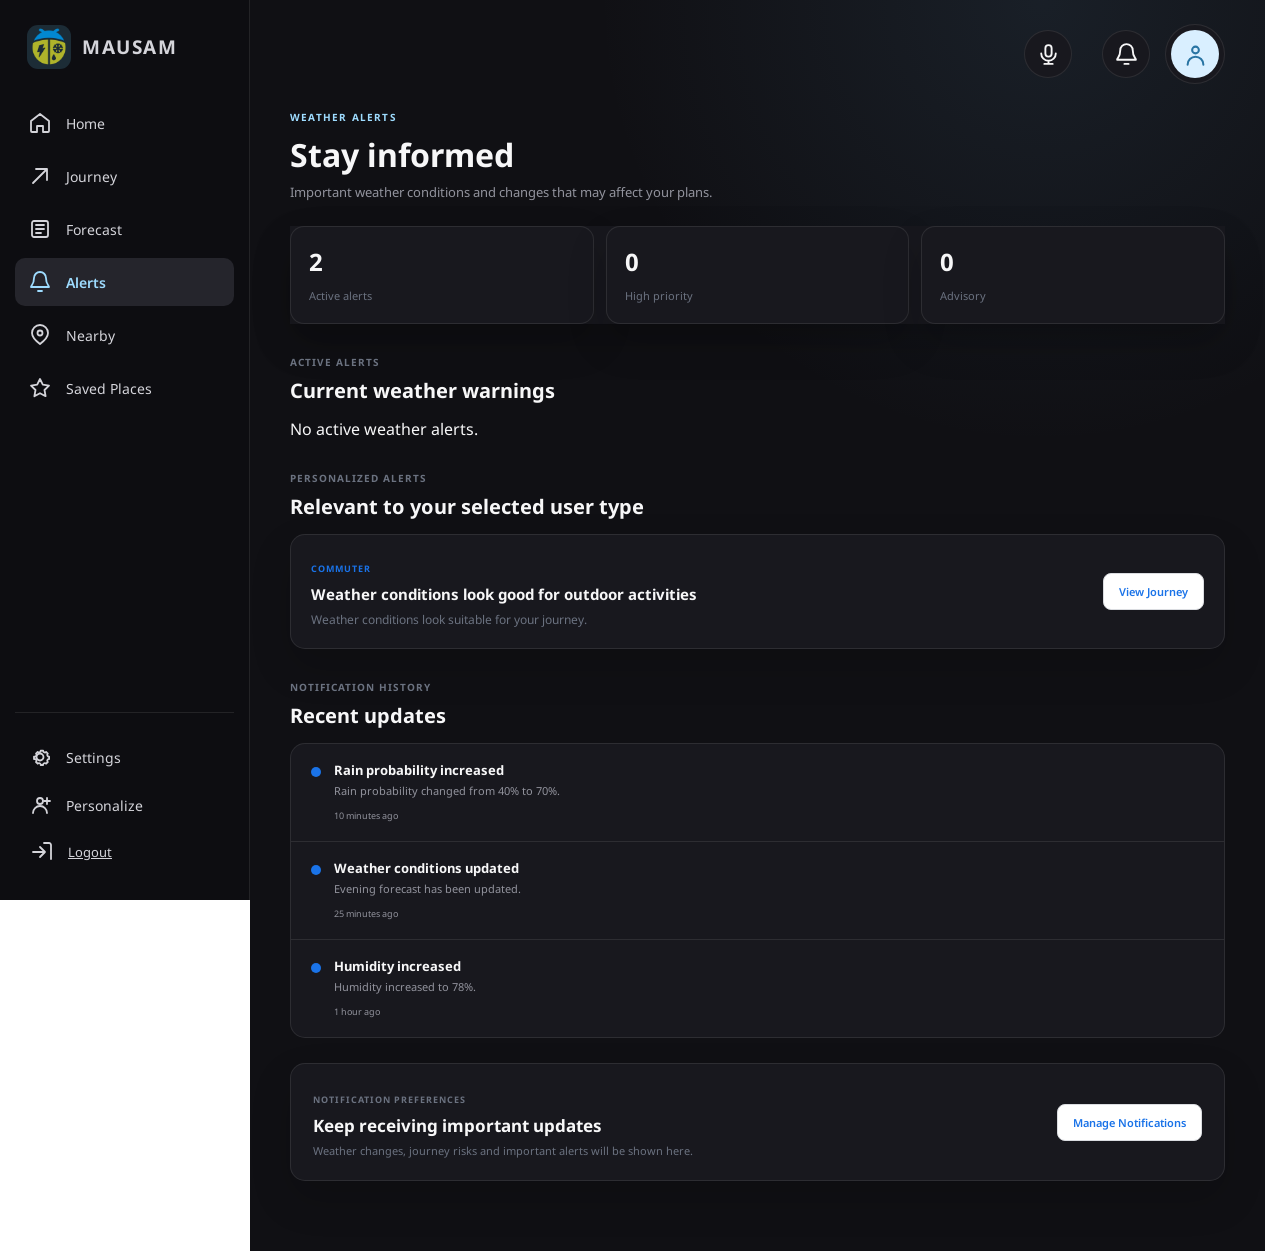
==== commit e4b78715: "Integrate weather backend with frontend" ====
--- a/Mausam/alerts.html
+++ b/Mausam/alerts.html
@@ -68,8 +68,8 @@
 
                 <div class="alert-summary-item">
 
-                    <strong>
-                        1
+                    <strong id="highPriorityCount">
+                            0
                     </strong>
 
                     <span>
@@ -81,12 +81,12 @@
 
                 <div class="alert-summary-item">
 
-                    <strong>
-                        1
+                    <strong id="advisoryCount">
+                             0
                     </strong>
 
                     <span>
-                        Advisory
+                            Advisory
                     </span>
 
                 </div>
@@ -111,110 +111,11 @@
                 </div>
 
 
-                <!-- HIGH PRIORITY ALERT -->
-
-                <article class="alert-card high-alert">
-
-                    <div class="alert-card-icon">
-                        !
-                    </div>
-
-
-                    <div class="alert-card-content">
-
-                        <div class="alert-card-top">
-
-                            <span class="alert-priority">
-                                HIGH PRIORITY
-                            </span>
-
-                            <span class="alert-time">
-                                Updated 10 min ago
-                            </span>
-
-                        </div>
-
-
-                        <h3>
-                            Heavy rain expected
-                        </h3>
-
-
-                        <p>
-                            Rain may become intense in your area
-                            during the evening. Travel carefully
-                            and avoid waterlogged roads.
-                        </p>
-
-
-                        <div class="alert-details">
-
-                            <span>
-                                Rain probability: 70%
-                            </span>
-
-                            <span>
-                                Expected: 6 PM – 8 PM
-                            </span>
-
-                        </div>
-
-                    </div>
-
-                </article>
-
-
-                <!-- ADVISORY ALERT -->
-
-                <article class="alert-card advisory-alert">
-
-                    <div class="alert-card-icon">
-                        i
-                    </div>
-
-
-                    <div class="alert-card-content">
-
-                        <div class="alert-card-top">
-
-                            <span class="alert-priority">
-                                ADVISORY
-                            </span>
-
-                            <span class="alert-time">
-                                Updated 25 min ago
-                            </span>
-
-                        </div>
-
-
-                        <h3>
-                            High humidity
-                        </h3>
-
-
-                        <p>
-                            Humidity is expected to remain high.
-                            Outdoor activities may feel more
-                            uncomfortable than usual.
-                        </p>
-
-
-                        <div class="alert-details">
-
-                            <span>
-                                Humidity: 78%
-                            </span>
-
-                            <span>
-                                Valid: Today
-                            </span>
-
-                        </div>
-
-                    </div>
-
-                </article>
+               
+
+               <div id="alertsContainer">
+    <p>No active weather alerts.</p>
+</div>
 
             </section>
 
@@ -236,37 +137,25 @@
                 </div>
 
 
-                <div class="personalized-alert-card">
-
-                    <div>
-
-                        <span>
-                            COMMUTER
-                        </span>
-
-                        <h3>
-                            Rain may affect your evening journey
-                        </h3>
-
-                        <p>
-                            Consider starting earlier or keeping
-                            an alternate route available.
-                        </p>
-
-                    </div>
-
-
-                    <button
-                        type="button"
-                        onclick="window.location.href='journey.html'"
-                    >
-                        View Journey
-                    </button>
-
-                </div>
-
-            </section>
-
+               <div class="personalized-alert-card">
+
+    <div>
+        <span>COMMUTER</span>
+
+        <h3>Weather conditions look good for outdoor activities</h3>
+
+        <p>
+            Consider starting earlier or keeping
+            an alternate route available.
+        </p>
+    </div>
+
+    <button type="button" onclick="window.location.href='journey.html'">
+        View Journey
+    </button>
+
+</div>
+</section>
 
             <!-- NOTIFICATION HISTORY -->
 
